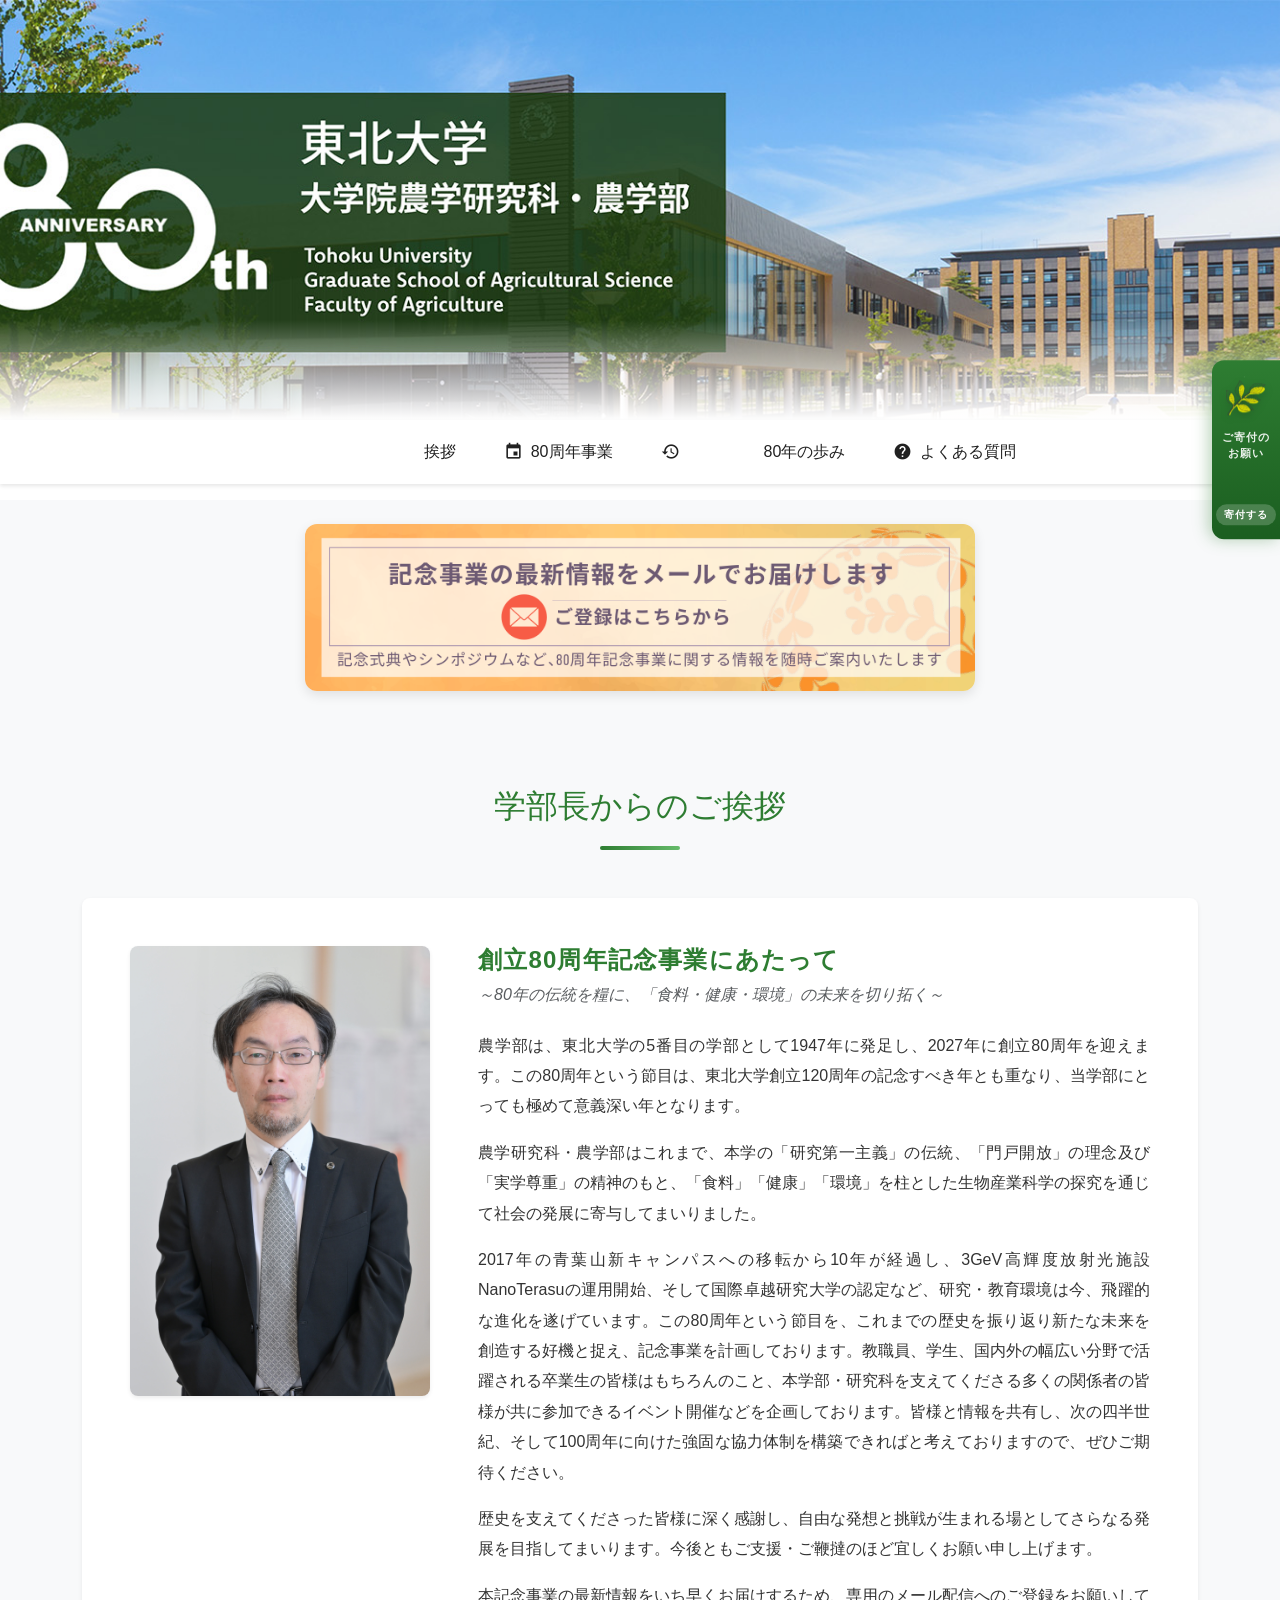
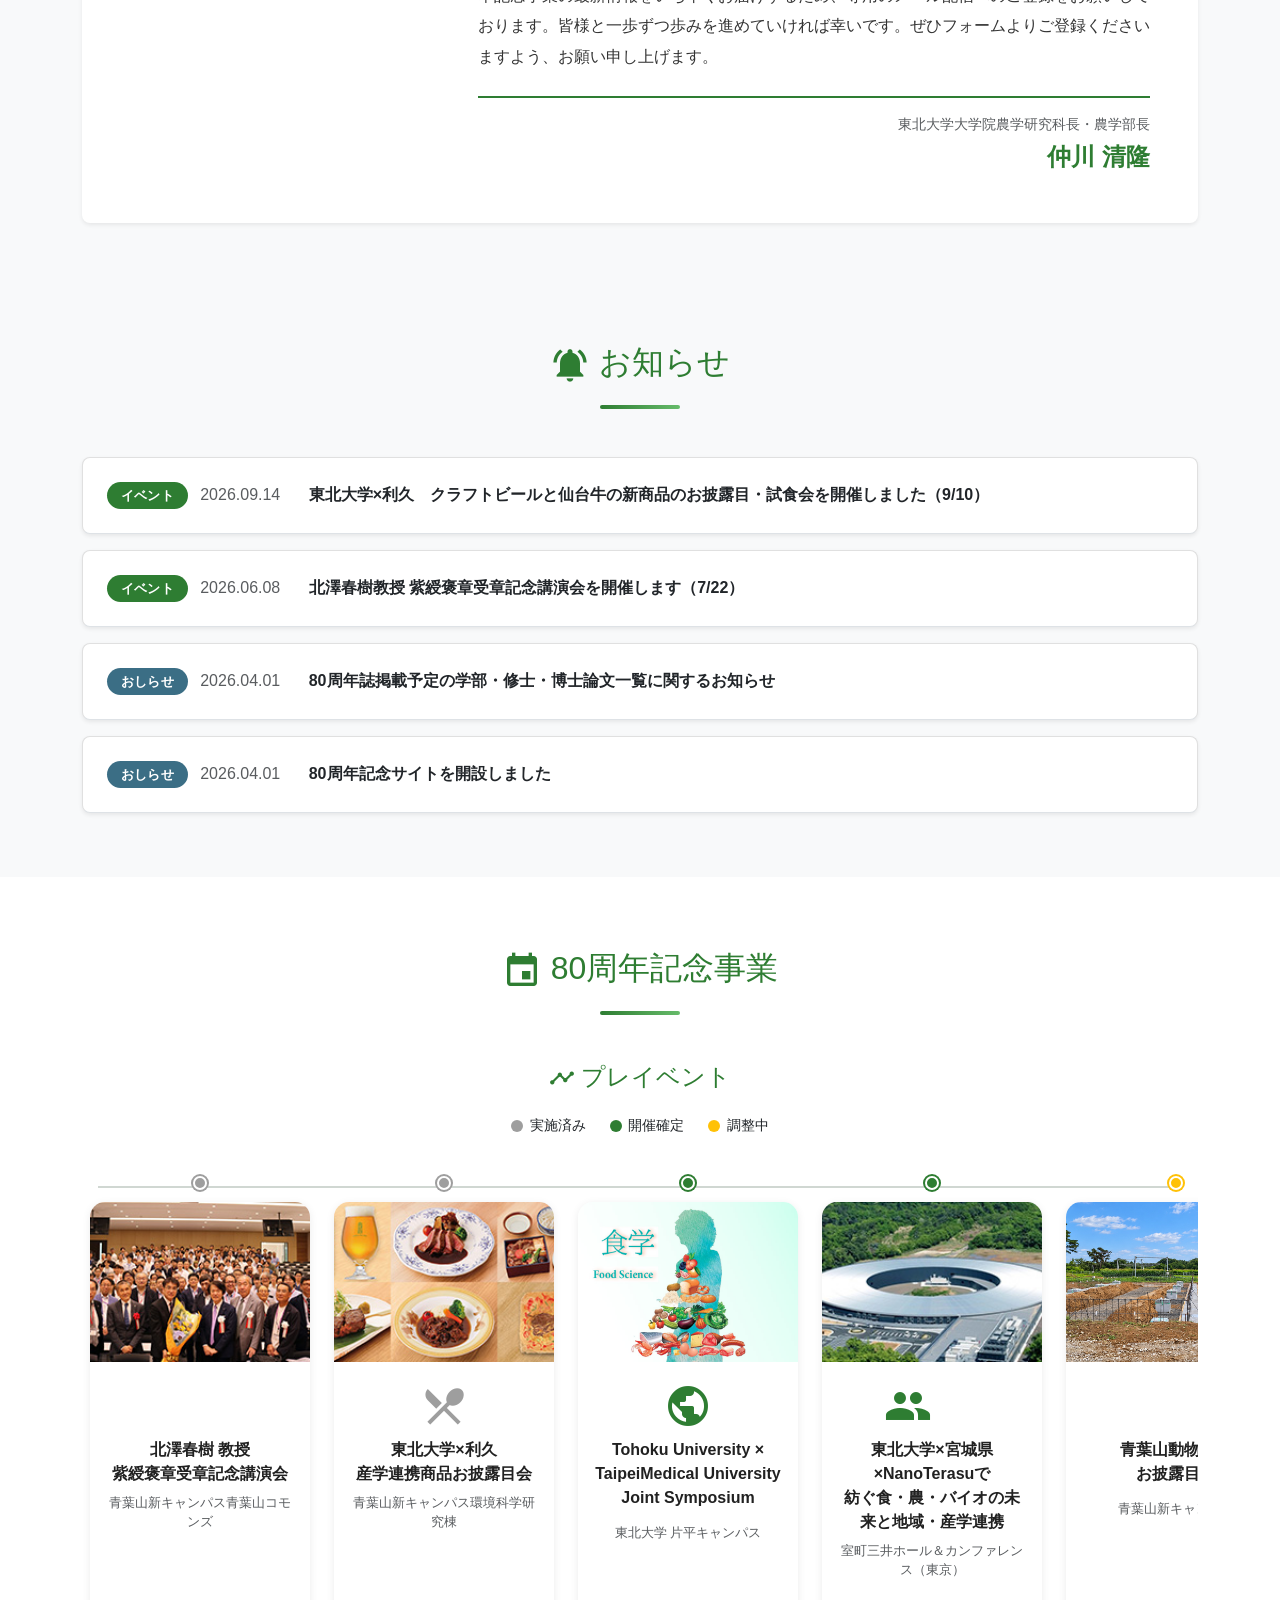
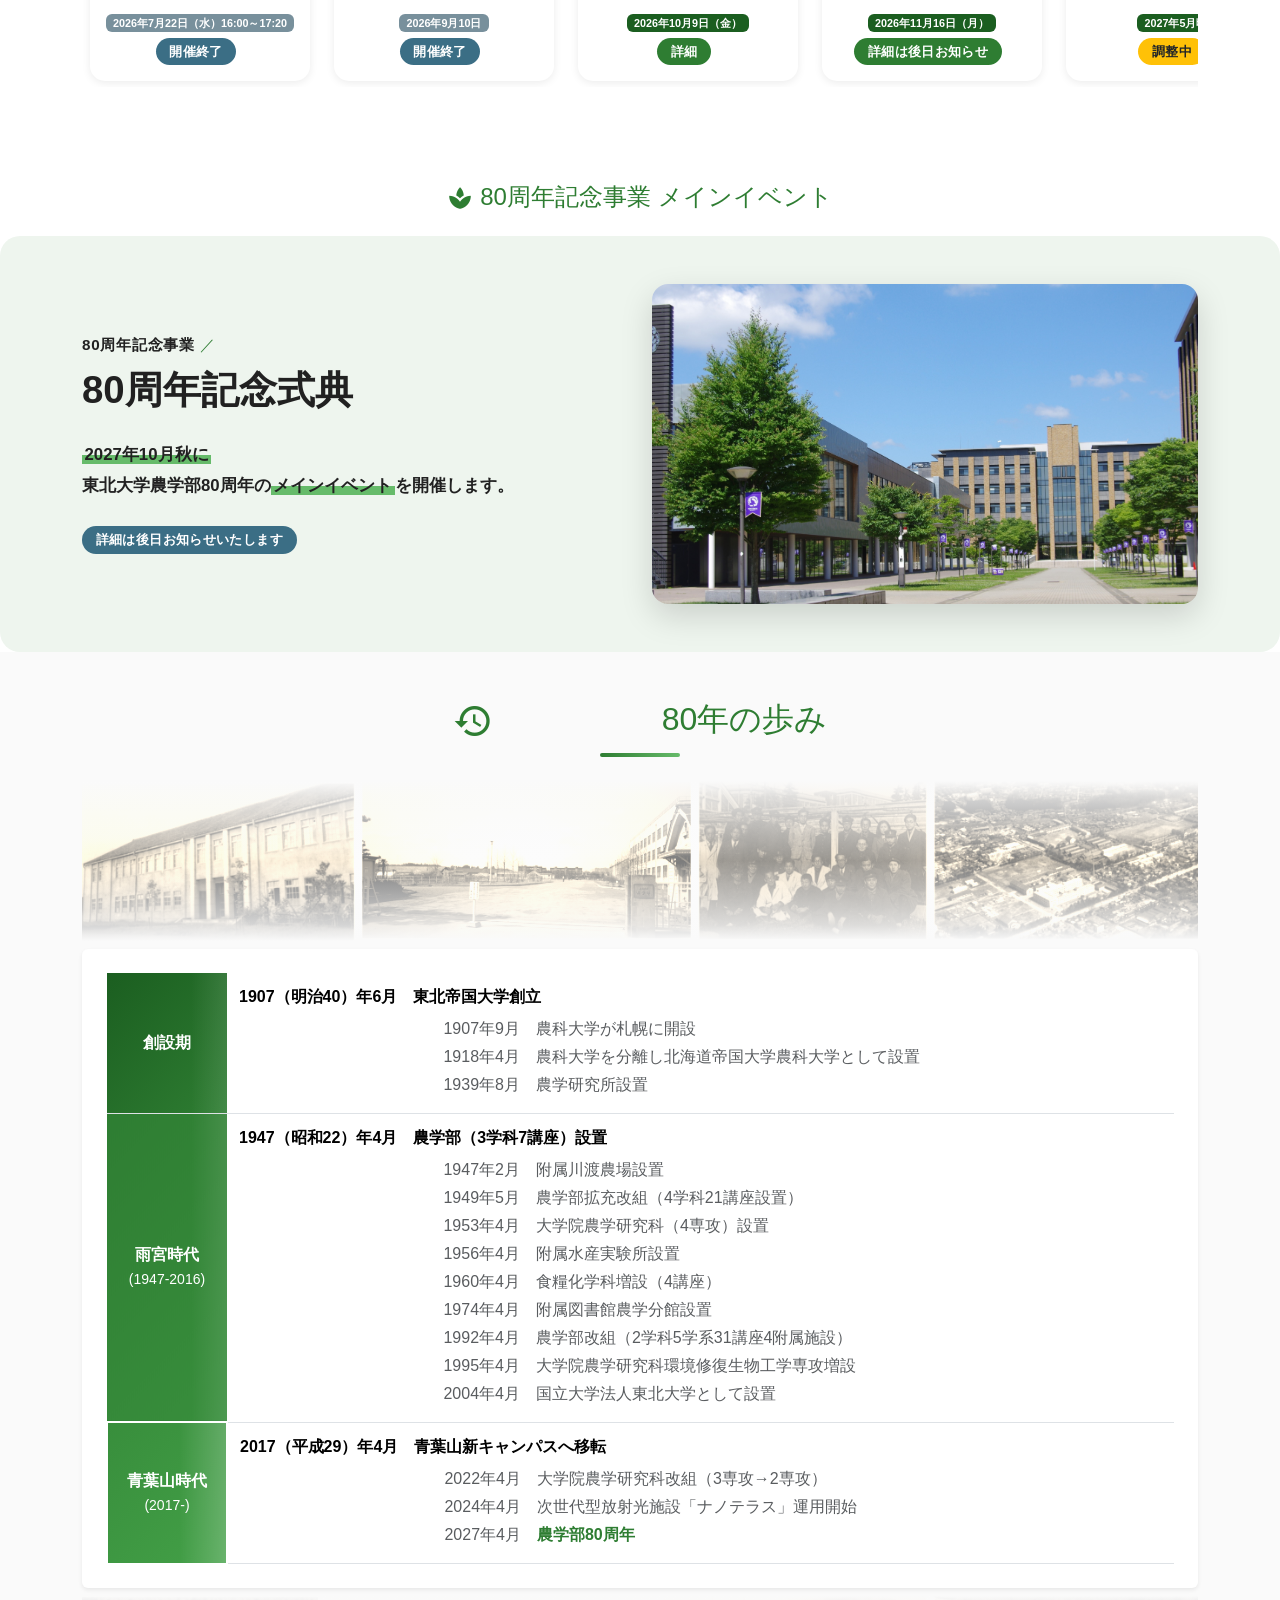
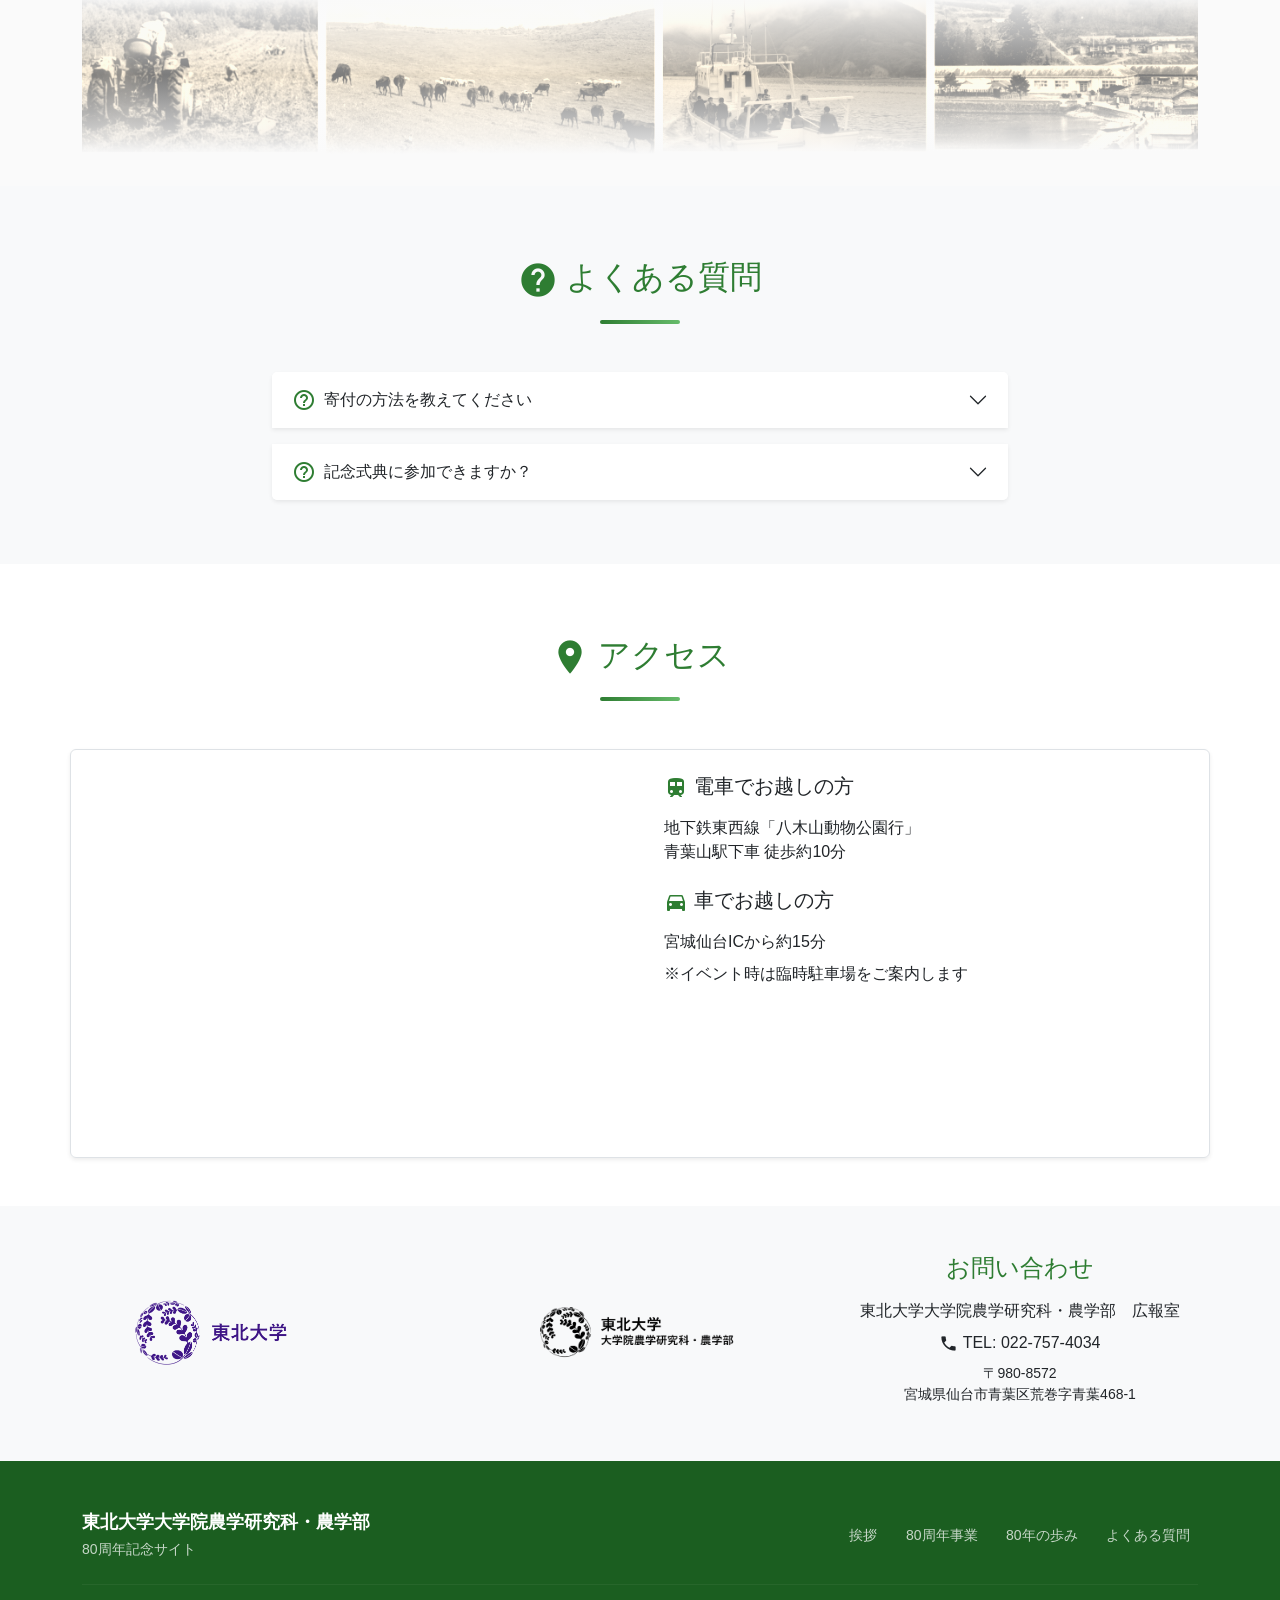
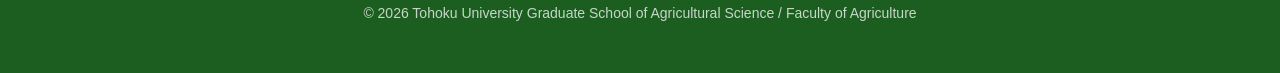
==== index.html @ 7b76657f "Update index.html" ====
<!DOCTYPE html>
<html lang="ja">

<head>
  <meta charset="UTF-8">
  <title>東北大学農学部80周年 | 記念サイト</title>
  <meta name="description" content="東北大学大学院農学研究科・農学部８０周年記念サイト - 2026年、新たな時代への挑戦">
  <meta name="viewport" content="width=device-width, initial-scale=1, shrink-to-fit=no">
  <link rel="canonical" href="https://www.agri.tohoku.ac.jp/80th/">
  <link rel="icon" type="image/png" href="img/favicon.png" />

  <!-- OGP設定 -->
  <meta property="og:type" content="website" />
  <meta property="og:url" content="https://www.agri.tohoku.ac.jp/80th/" />
  <meta property="og:title" content="東北大学大学院農学研究科・農学部８０周年記念サイト" />
  <meta property="og:description" content="東北大学大学院農学研究科・農学部８０周年記念サイト - 2026年、新たな時代への挑戦" />
  <meta property="og:image" content="https://www.agri.tohoku.ac.jp/80th/img/og-image-80th.jpg">
  <meta name="twitter:card" content="summary_large_image" />

  <!-- スタイルシート -->
  <link href="https://cdn.jsdelivr.net/npm/bootstrap@5.0.0-beta1/dist/css/bootstrap.min.css" rel="stylesheet" integrity="sha384-giJF6kkoqNQ00vy+HMDP7azOuL0xtbfIcaT9wjKHr8RbDVddVHyTfAAsrekwKmP1" crossorigin="anonymous">
  <link href="https://fonts.googleapis.com/icon?family=Material+Icons" rel="stylesheet">
  <link rel="stylesheet" href="css/style.css">
  <link rel="stylesheet" href="css/queries.css">


  <!-- ===== メインイベントセクション 暫定フィックス（style.css未共有のため埋め込み） ===== -->
  <style>
    #main-event {
      position: relative;
      overflow: hidden;
      background-color: #2e7d32; /* 既存の bg-primary-green 相当。style.css側の変数に合わせて調整してください */
      color: #fff;
    }
    #main-event .main-event-hero { position: relative; }
    #main-event .main-event-hero-bg {
      position: absolute;
      inset: 0;
      background-size: cover;
      background-position: center;
      opacity: 0.25;
      z-index: 0;
    }
    #main-event .container { position: relative; z-index: 1; }
    #main-event .main-event-label,
    #main-event .main-event-heading,
    #main-event .main-event-desc { color: #fff; }
    #main-event .main-event-photo-wrap {
      position: relative;
      z-index: 1;
      border-radius: 12px;
      overflow: hidden;
      box-shadow: 0 8px 24px rgba(0,0,0,.25);
    }
    #main-event .main-event-photo {
      width: 100%;
      height: auto;
      display: block;
      object-fit: cover;
    }
  </style>
</head>

<body>

<header>
  <div class="jumbotron-fluid position-relative">
    <img src="img/logo_top2.jpg" alt="80周年メインビジュアル" class="img-fluid w-100">
  </div>
  <nav class="navbar navbar-expand-lg navbar-light mb-3 sticky-top">
    <div class="container-fluid">
      <button class="navbar-toggler" type="button" data-bs-toggle="collapse" data-bs-target="#navbar" aria-controls="navbar" aria-expanded="false" aria-label="ナビゲーションの切替">
        <span class="navbar-toggler-icon"></span>
      </button>
      <div class="collapse navbar-collapse" id="navbar">
        <ul class="navbar-nav mx-auto">
          <li class="nav-item px-2">
            <a href="#message" class="nav-link">
              <span class="material-icons">campaign</span>
              <span>挨拶</span>
            </a>
          </li>
          <li class="nav-item px-2">
            <a href="#list" class="nav-link">
              <span class="material-icons">event</span>
              <span>80周年事業</span>
            </a>
          </li>
          <li class="nav-item px-2">
            <a href="#history" class="nav-link">
              <span class="material-icons">history_edu</span>
              <span>80年の歩み</span>
            </a>
          </li>
          <li class="nav-item px-2">
            <a href="#qa" class="nav-link">
              <span class="material-icons">help</span>
              <span>よくある質問</span>
            </a>
          </li>
        </ul>
      </div>
    </div>
  </nav>
</header>

<!-- メール登録バナー -->
<section class="py-4 bg-light">
  <div class="container">
    <div class="mx-auto w-100 banner-wrapper">
      <a href="https://docs.google.com/forms/d/e/1FAIpQLSfyLuaSgHoXx5FHsyjhY27YbcGbFlaA_1o_IeCkv5uu81jIlg/viewform"
         target="_blank"
         class="d-block mail-registration-banner"
         style="
             position: relative;
             overflow: hidden;
             border-radius: 12px;
             box-shadow: 0 4px 12px rgba(0, 0, 0, 0.1);
             transition: all 0.3s ease;
             display: block;
             text-decoration: none;
         "
         onmouseover="this.style.transform='translateY(-4px)'; this.style.boxShadow='0 8px 20px rgba(46, 125, 50, 0.25)';"
         onmouseout="this.style.transform='translateY(0)'; this.style.boxShadow='0 4px 12px rgba(0, 0, 0, 0.1)';">
        <img src="img/mail_form.png"
             alt="記念事業の最新情報をメールでお届けします ご登録はこちらから"
             class="img-fluid w-100"
             style="display: block; height: auto;">
      </a>
    </div>
  </div>
</section>

<!-- 学部長挨拶 -->
<section id="message" class="py-5 bg-light">
  <div class="container">
    <h2 class="text-center section-title text-primary-green mb-5">
      学部長からのご挨拶
    </h2>
    <div class="bg-white rounded-3 shadow-sm p-4 p-md-5">
      <div class="row g-4 align-items-start">
        <div class="col-12 col-md-4 d-flex justify-content-center justify-content-md-start">
          <div class="dean-photo-wrapper">
            <img src="img/dean_2026_3.JPG"
                alt="学部長"
                class="dean-photo img-fluid rounded-3 shadow-sm">
          </div>
        </div>
        <div class="col-12 col-md-8">
          <div class="message-content">
            <h3 class="text-primary-green mb-2 fw-bold">創立80周年記念事業にあたって</h3>
            <p class="text-muted fst-italic mb-4">～80年の伝統を糧に、「食料・健康・環境」の未来を切り拓く～</p>
            <div class="message-text" style="line-height: 1.9;">
              <p class="mb-3">農学部は、東北大学の5番目の学部として1947年に発足し、2027年に創立80周年を迎えます。この80周年という節目は、東北大学創立120周年の記念すべき年とも重なり、当学部にとっても極めて意義深い年となります。</p>
              <p class="mb-3">農学研究科・農学部はこれまで、本学の「研究第一主義」の伝統、「門戸開放」の理念及び「実学尊重」の精神のもと、「食料」「健康」「環境」を柱とした生物産業科学の探究を通じて社会の発展に寄与してまいりました。</p>
              <p class="mb-3">2017年の青葉山新キャンパスへの移転から10年が経過し、3GeV高輝度放射光施設NanoTerasuの運用開始、そして国際卓越研究大学の認定など、研究・教育環境は今、飛躍的な進化を遂げています。この80周年という節目を、これまでの歴史を振り返り新たな未来を創造する好機と捉え、記念事業を計画しております。教職員、学生、国内外の幅広い分野で活躍される卒業生の皆様はもちろんのこと、本学部・研究科を支えてくださる多くの関係者の皆様が共に参加できるイベント開催などを企画しております。皆様と情報を共有し、次の四半世紀、そして100周年に向けた強固な協力体制を構築できればと考えておりますので、ぜひご期待ください。</p>
              <p class="mb-3">歴史を支えてくださった皆様に深く感謝し、自由な発想と挑戦が生まれる場としてさらなる発展を目指してまいります。今後ともご支援・ご鞭撻のほど宜しくお願い申し上げます。</p>
              <p class="mb-3">本記念事業の最新情報をいち早くお届けするため、専用のメール配信へのご登録をお願いしております。皆様と一歩ずつ歩みを進めていければ幸いです。ぜひフォームよりご登録くださいますよう、お願い申し上げます。</p>
            </div>
            <div class="signature-simple text-end mt-4 pt-3">
              <p class="mb-1 text-muted small">東北大学大学院農学研究科長・農学部長</p>
              <p class="mb-0 text-primary-green fs-4 fw-bold">仲川 清隆</p>
            </div>
          </div>
        </div>
      </div>
    </div>
  </div>
</section>

<!-- お知らせ -->
<section class="py-5 bg-light">
  <div class="container">
    <h2 class="text-center section-title text-primary-green">
      <span class="material-icons" style="font-size: 2.5rem; vertical-align: middle;">notifications_active</span>
      お知らせ
    </h2>
    <ul class="list-unstyled">
       <li class="border-bottom p-4 bg-white mb-3 rounded-3 shadow-sm news-item">
        <span class="notice-badge bg-info">イベント</span>
        <span class="me-4 text-muted">2026.09.14</span>
        <a href="news/20260910_rikyu.html" class="text-decoration-none text-dark fw-bold">東北大学×利久　クラフトビールと仙台牛の新商品のお披露目・試食会を開催しました（9/10）</a>
      </li>
      <li class="border-bottom p-4 bg-white mb-3 rounded-3 shadow-sm news-item">
        <span class="notice-badge bg-info">イベント</span>
        <span class="me-4 text-muted">2026.06.08</span>
        <a href="news/20260605_info_02.html" class="text-decoration-none text-dark fw-bold">北澤春樹教授 紫綬褒章受章記念講演会を開催します（7/22）</a>
      </li>

      <li class="border-bottom p-4 bg-white mb-3 rounded-3 shadow-sm news-item">
        <span class="notice-badge bg-secondary">おしらせ</span>
        <span class="me-4 text-muted">2026.04.01</span>
        <a href="news/20260401_info_01.html" class="text-decoration-none text-dark fw-bold">80周年誌掲載予定の学部・修士・博士論文一覧に関するお知らせ</a>
      </li>
      <li class="border-bottom p-4 bg-white mb-3 rounded-3 shadow-sm news-item">
        <span class="notice-badge bg-secondary">おしらせ</span>
        <span class="me-4 text-muted">2026.04.01</span>
        <a href="news/20260401_site-open.html" class="text-decoration-none text-dark fw-bold">80周年記念サイトを開設しました</a>
      </li>
    </ul>
  </div>
</section>


<!-- 80周年記念事業 -->
<section id="list" class="py-5">
  <div class="container">
    <h2 class="text-center section-title text-primary-green">
      <span class="material-icons" style="font-size: 2.5rem; vertical-align: middle;">event</span>
      80周年記念事業
    </h2>

    <!-- ===== プレイベント タイムライン ===== -->
    <h3 class="text-center mt-5 mb-4 h4 text-primary-green">
      <span class="material-icons align-middle" style="font-size:1.6rem;">timeline</span>
      プレイベント
    </h3>

    <!-- 凡例 -->
    <div class="timeline-legend">
      <div class="legend-item">
        <span class="legend-dot done"></span>
        <span>実施済み</span>
      </div>
      <div class="legend-item">
        <span class="legend-dot confirmed"></span>
        <span>開催確定</span>
      </div>
      <div class="legend-item">
        <span class="legend-dot adjusting"></span>
        <span>調整中</span>
      </div>
    </div>

    <div class="timeline">

      <!-- 1: 北澤教授 講演会（開催終了・リンクあり） -->
      <div class="timeline-item">
        <div class="timeline-dot timeline-dot-done"></div>
        <a href="https://www.agri.tohoku.ac.jp/80th/news/20260605_info_02.html" class="text-decoration-none">
          <div class="card icon-card timeline-card timeline-card-done h-100">
            <img src="img/siju_kitazawa_sensei.jpg" alt="北澤春樹教授記念講演会" class="card-img-top">
            <div class="card-body text-center">
              <span class="material-icons mb-2">co_present</span>
              <h4 class="h6 card-title"><b>北澤春樹 教授<br>紫綬褒章受章記念講演会</b></h4>
              <p class="small text-muted mb-2">青葉山新キャンパス</b>青葉山コモンズ</p>
              <div class="timeline-badges">
                <span class="badge bg-date-done">2026年7月22日（水）16:00～17:20</span>
                <span class="notice-badge bg-secondary">開催終了</span>
              </div>
            </div>
          </div>
        </a>
      </div>

      <!-- 2: 東北大学×利久 産学連携商品お披露目会（開催終了） -->
      <div class="timeline-item">
        <div class="timeline-dot timeline-dot-done"></div>
        <a href="news/20260910_rikyu.html" class="text-decoration-none">
          <div class="card icon-card timeline-card timeline-card-done h-100">
            <img src="img/rikyu.jpg" alt="東北大学×利久 産学連携商品お披露目会" class="card-img-top">
            <div class="card-body text-center">
              <span class="material-icons mb-2">restaurant_menu</span>
              <h4 class="h6 card-title"><b>東北大学×利久<br>産学連携商品お披露目会</b></h4>
              <p class="small text-muted mb-2">青葉山新キャンパス</b>環境科学研究棟</p>
              <div class="timeline-badges">
                <span class="badge bg-date-done">2026年9月10日</span>
                <span class="notice-badge bg-secondary">開催終了</span>
              </div>
            </div>
          </div>
        </a>
      </div>
      

      <!-- 2: TMU合同シンポジウム（開催確定） -->
      <div class="timeline-item">
        <div class="timeline-dot timeline-dot-confirmed"></div>
        <a href="img/20261009_tmu_joint.pdf" class="text-decoration-none">
        <div class="card icon-card timeline-card h-100">
          <img src="img/TU_TMU.jpg" alt="Tohoku University × Taipei Medical University Joint Symposium" class="card-img-top">
          <div class="card-body text-center">
            <span class="material-icons mb-2">public</span>
            <h4 class="h6 card-title"><b>Tohoku University × <br>TaipeiMedical University <br>Joint Symposium</b></h4>
            <p class="small text-muted mb-2">東北大学 片平キャンパス</p>
            <div class="timeline-badges">
              <span class="badge bg-primary-green">2026年10月9日（金）</span>
              <span class="notice-badge bg-success">詳細</span>
            </div>
          </div>
        </div>
        </a>
      </div>

      <!-- 3: NanoTerasu連携イベント（開催確定） -->
      <div class="timeline-item">
        <div class="timeline-dot timeline-dot-confirmed"></div>
        <div class="card icon-card timeline-card h-100">
          <img src="img/event-nanoterasu.jpg" alt="東北大学×宮城県×NanoTerasu連携イベント" class="card-img-top">
          <div class="card-body text-center">
            <span class="material-icons mb-2">groups</span>
            <h4 class="h6 card-title"><b>東北大学×宮城県×NanoTerasuで<br>紡ぐ食・農・バイオの未来と地域・産学連携</b></h4>
            <p class="small text-muted mb-2">室町三井ホール＆カンファレンス（東京）</p>
            <div class="timeline-badges">
              <span class="badge bg-primary-green">2026年11月16日（月）</span>
              <span class="notice-badge bg-success">詳細は後日お知らせ</span>
            </div>
          </div>
        </div>
      </div>

      <!-- 4: 食品科学講座2027（調整中） -->
      <!--<div class="timeline-item">
        <div class="timeline-dot timeline-dot-adjusting"></div>
        <div class="card icon-card timeline-card h-100">
          <img src="img/shoku.jpeg" alt="食品科学講座2027" class="card-img-top">
          <div class="card-body text-center">
            <span class="material-icons mb-2">fitbit</span>
            <h4 class="h6 card-title"><b>食品科学講座2027<br>（宮城県食品産業協議会共催）</b></h4>
            <p class="small text-muted mb-2">場所：後日お知らせ</p>
            <div class="timeline-badges">
              <span class="badge bg-primary-green">2027年1月頃</span>
              <span class="notice-badge bg-warning">調整中</span>
            </div>
          </div>
        </div>
      </div>-->

      <!-- 5: 青葉山動物圃場お披露目会（調整中） -->
      <div class="timeline-item">
        <div class="timeline-dot timeline-dot-adjusting"></div>
        <div class="card icon-card timeline-card h-100">
          <img src="img/hojo_2.jpg" alt="青葉山動物圃場お披露目会" class="card-img-top">
          <div class="card-body text-center">
            <span class="material-icons mb-2">warehouse</span>
            <h4 class="h6 card-title"><b>青葉山動物圃場<br>お披露目会</b></h4>
            <p class="small text-muted mb-2">青葉山新キャンパス</p>
            <div class="timeline-badges">
              <span class="badge bg-primary-green">2027年5月頃</span>
              <span class="notice-badge bg-warning">調整中</span>
            </div>
          </div>
        </div>
      </div>

    </div>
  </div>
</section>

<!-- ===== メインイベント（タイポグラフィ×写真ヒーロー型） ===== -->
<h3 class="text-center mt-5 mb-4 h4 text-primary-green">
  <span class="material-icons align-middle" style="font-size:1.6rem;">spa</span>
  80周年記念事業 メインイベント
</h3>

<div class="main-event-hero">
  <div class="main-event-hero-bg" style="background-image: url('img/event-main-campus.jpg');"></div>

  <div class="container position-relative">
    <div class="row align-items-center gy-4">

      <!-- 左：テキスト -->
      <div class="col-lg-6">
        <p class="main-event-label mb-2">
          80周年記念事業 <span class="slash">／</span>
        </p>
        <h4 class="main-event-heading mb-4">80周年記念式典</h4>
        <p class="main-event-desc mb-4">
          <span class="highlight-mark"　style="font-size: 1.2em;">2027年10月秋に</span><br>
          東北大学農学部80周年の<span class="highlight-mark">メインイベント</span>を開催します。
        </p>
        <span class="notice-badge bg-secondary">詳細は後日お知らせいたします</span>
      </div>

      <!-- 右：写真 -->
      <div class="col-lg-6">
        <div class="main-event-photo-wrap">
          <img src="img/event-main2.jpg" alt="東北大学農学部80周年メインイベント" class="main-event-photo">
        </div>
      </div>

    </div>
  </div>
</div>

  
<!-- 80年の歩み -->
<section id="history" class="py-4">
  <div class="container">
    <h2 class="text-center section-title text-primary-green mb-3">
      <span class="material-icons" style="font-size: 2.5rem; vertical-align: middle;">history_edu</span>
      80年の歩み
    </h2>
    <div class="history-image-divider mb-3">
      <img src="img/history-banner-01.jpg" alt="農学部創設期から現在まで" class="img-fluid">
    </div>
    <div class="bg-white rounded shadow-sm p-3 p-md-4">
      <table class="table table-hover mb-0">
        <tbody>
          <tr>
            <th scope="row" class="history-era-genesis text-white" style="width: 120px;">創設期</th>
            <td>
              <strong>1907（明治40）年6月　東北帝国大学創立</strong>
              <ul class="list-unstyled mt-2 mb-0 text-muted">
                <li><span class="material-icons" style="font-size: 1rem; vertical-align: middle;">arrow_right</span> 1907年9月　農科大学が札幌に開設</li>
                <li><span class="material-icons" style="font-size: 1rem; vertical-align: middle;">arrow_right</span> 1918年4月　農科大学を分離し北海道帝国大学農科大学として設置</li>
                <li><span class="material-icons" style="font-size: 1rem; vertical-align: middle;">arrow_right</span> 1939年8月　農学研究所設置</li>
              </ul>
            </td>
          </tr>
          <tr>
            <th scope="row" class="history-era-amemiya text-white">雨宮時代<br><small class="fw-normal">(1947-2016)</small></th>
            <td>
              <strong>1947（昭和22）年4月　農学部（3学科7講座）設置</strong>
              <ul class="list-unstyled mt-2 mb-0 text-muted">
                <li><span class="material-icons" style="font-size: 1rem; vertical-align: middle;">arrow_right</span> 1947年2月　附属川渡農場設置</li>
                <li><span class="material-icons" style="font-size: 1rem; vertical-align: middle;">arrow_right</span> 1949年5月　農学部拡充改組（4学科21講座設置）</li>
                <li><span class="material-icons" style="font-size: 1rem; vertical-align: middle;">arrow_right</span> 1953年4月　大学院農学研究科（4専攻）設置</li>
                <li><span class="material-icons" style="font-size: 1rem; vertical-align: middle;">arrow_right</span> 1956年4月　附属水産実験所設置</li>
                <li><span class="material-icons" style="font-size: 1rem; vertical-align: middle;">arrow_right</span> 1960年4月　食糧化学科増設（4講座）</li>
                <li><span class="material-icons" style="font-size: 1rem; vertical-align: middle;">arrow_right</span> 1974年4月　附属図書館農学分館設置</li>
                <li><span class="material-icons" style="font-size: 1rem; vertical-align: middle;">arrow_right</span> 1992年4月　農学部改組（2学科5学系31講座4附属施設）</li>
                <li><span class="material-icons" style="font-size: 1rem; vertical-align: middle;">arrow_right</span> 1995年4月　大学院農学研究科環境修復生物工学専攻増設</li>
                <li><span class="material-icons" style="font-size: 1rem; vertical-align: middle;">arrow_right</span> 2004年4月　国立大学法人東北大学として設置</li>
              </ul>
            </td>
          </tr>
          <tr>
            <th scope="row" class="history-era-aobayama text-white">青葉山時代<br><small class="fw-normal">(2017-)</small></th>
            <td>
              <strong>2017（平成29）年4月　青葉山新キャンパスへ移転</strong>
              <ul class="list-unstyled mt-2 mb-0 text-muted">
                <li><span class="material-icons" style="font-size: 1rem; vertical-align: middle;">arrow_right</span> 2022年4月　大学院農学研究科改組（3専攻→2専攻）</li>
                <li><span class="material-icons" style="font-size: 1rem; vertical-align: middle;">arrow_right</span> 2024年4月　次世代型放射光施設「ナノテラス」運用開始</li>
                <li><span class="material-icons" style="font-size: 1rem; vertical-align: middle;">arrow_right</span> 2027年4月　<strong class="text-primary-green">農学部80周年</strong></li>
              </ul>
            </td>
          </tr>
        </tbody>
      </table>
    </div>
    <div class="history-image-divider mt-3">
      <img src="img/history-banner-02.jpg" alt="農学研究の発展 - 農場と水産実験所" class="img-fluid">
    </div>
  </div>
</section>

<!-- よくある質問 -->
<section id="qa" class="py-5 bg-light">
  <div class="container">
    <h2 class="text-center section-title text-primary-green">
      <span class="material-icons" style="font-size: 2.5rem; vertical-align: middle;">help</span>
      よくある質問
    </h2>
    <div class="row">
      <div class="col-lg-8 mx-auto">
        <div class="accordion" id="faqAccordion">
          <div class="accordion-item mb-3 border-0 shadow-sm">
            <h3 class="accordion-header">
              <button class="accordion-button collapsed" type="button" data-bs-toggle="collapse" data-bs-target="#faq1">
                <span class="material-icons me-2 text-primary-green">help_outline</span>
                寄付の方法を教えてください
              </button>
            </h3>
            <div id="faq1" class="accordion-collapse collapse" data-bs-parent="#faqAccordion">
              <div class="accordion-body">
                農学部80周年事業へのご寄付につきましては、詳細が決まり次第、本ウェブサイトにてお知らせいたします。
                教育・研究活動へのご支援は、
                <a href="https://www.kikin.tohoku.ac.jp/project/support_the_department/agri"
                  target="_blank"
                  rel="noopener noreferrer">農学教育研究支援基金</a>
                よりお願いいたします。
              </div>
            </div>
          </div>
          <div class="accordion-item mb-3 border-0 shadow-sm">
            <h3 class="accordion-header">
              <button class="accordion-button collapsed" type="button" data-bs-toggle="collapse" data-bs-target="#faq3">
                <span class="material-icons me-2 text-primary-green">help_outline</span>
                記念式典に参加できますか？
              </button>
            </h3>
            <div id="faq3" class="accordion-collapse collapse" data-bs-parent="#faqAccordion">
              <div class="accordion-body">
                詳細が決定次第、本サイトでご案内いたします。同窓生、関係者の皆様のご参加をお待ちしております。
              </div>
            </div>
          </div>
        </div>
      </div>
    </div>
  </div>
</section>

<!-- アクセス -->
<section id="access" class="py-5">
  <div class="container">
    <h2 class="text-center section-title text-primary-green">
      <span class="material-icons" style="font-size: 2.5rem; vertical-align: middle;">place</span>
      アクセス
    </h2>
    <div class="row border rounded shadow-sm overflow-hidden">
      <div class="col-12 col-md-6 p-0">
        <iframe src="https://www.google.com/maps/embed?pb=!1m18!1m12!1m3!1d21076.591173351033!2d140.8320881541945!3d38.25505308450382!2m3!1f0!2f0!3f0!3m2!1i1024!2i768!4f13.1!3m3!1m2!1s0x5f8a28ff16dbe949%3A0x60918c65cc0bdba7!2z5p2x5YyX5aSn5a2m6L6y5a2m6YOo5paw44Kt44Hy44Oz44OR44K5!5e0!3m2!1sja!2sjp!4v1659345120475!5m2!1sja!2sjp" width="100%" height="400" style="border:0;" allowfullscreen="" loading="lazy" referrerpolicy="no-referrer-when-downgrade"></iframe>
      </div>
      <div class="col-12 col-md-6 p-4">
        <h5 class="mb-3">
          <span class="material-icons text-primary-green" style="vertical-align: middle;">train</span>
          電車でお越しの方
        </h5>
        <ul class="list-unstyled mb-4">
          <li class="mb-2">地下鉄東西線「八木山動物公園行」<br>青葉山駅下車 徒歩約10分</li>
        </ul>
        <h5 class="mb-3">
          <span class="material-icons text-primary-green" style="vertical-align: middle;">directions_car</span>
          車でお越しの方
        </h5>
        <ul class="list-unstyled">
          <li class="mb-2">宮城仙台ICから約15分</li>
          <li>※イベント時は臨時駐車場をご案内します</li>
        </ul>
      </div>
    </div>
  </div>
</section>

<!-- バナー・お問い合わせ -->
<section class="py-5 bg-light">
  <div class="container">
    <div class="row align-items-center g-4">
      <div class="col-md-4 text-center">
        <a href="https://www.tohoku.ac.jp/japanese/" target="_blank">
          <img src="img/bannar_thu.png" alt="東北大学" class="img-fluid" style="max-width: 250px;">
        </a>
      </div>
      <div class="col-md-4 text-center">
        <a href="https://www.agri.tohoku.ac.jp/jp/" target="_blank">
          <img src="img/bannar_agr.png" alt="農学研究科" class="img-fluid" style="max-width: 200px;">
        </a>
      </div>
      <div class="col-md-4 text-center">
        <h4 class="text-primary-green mb-3">お問い合わせ</h4>
        <p class="mb-2">東北大学大学院農学研究科・農学部　広報室</p>
        <p class="mb-2"><span class="material-icons" style="vertical-align: middle; font-size: 1.2rem;">phone</span> TEL: 022-757-4034</p>
        <p class="mb-2 small">〒980-8572<br>宮城県仙台市青葉区荒巻字青葉468-1</p>
      </div>
    </div>
  </div>
</section>

<!-- フッター -->
<footer class="bg-accent-green text-white py-5">
  <div class="container">
    <div class="row g-4 align-items-center mb-4">
      <div class="col-12 col-md-6 text-center text-md-start">
        <p class="fw-bold mb-1" style="font-size: 1.1rem;">東北大学大学院農学研究科・農学部</p>
        <p class="mb-0 small opacity-75">80周年記念サイト</p>
      </div>
      <div class="col-12 col-md-6">
        <ul class="list-inline text-center text-md-end mb-0">
          <li class="list-inline-item px-2"><a href="#message" class="text-white text-decoration-none small opacity-75 footer-link">挨拶</a></li>
          <li class="list-inline-item px-2"><a href="#list" class="text-white text-decoration-none small opacity-75 footer-link">80周年事業</a></li>
          <li class="list-inline-item px-2"><a href="#history" class="text-white text-decoration-none small opacity-75 footer-link">80年の歩み</a></li>
          <li class="list-inline-item px-2"><a href="#qa" class="text-white text-decoration-none small opacity-75 footer-link">よくある質問</a></li>
        </ul>
      </div>
    </div>
    <hr style="border-color: rgba(255,255,255,0.2);">
    <div class="text-center">
      <small class="opacity-75">© 2026 Tohoku University Graduate School of Agricultural Science / Faculty of Agriculture</small>
    </div>
  </div>
</footer>

<!-- ▼▼▼ フローティング寄付ボタン ▼▼▼ -->

<!-- PC用: 縦長カード（CSSで768px以上に表示） -->
<a href="https://www.kikin.tohoku.ac.jp/project/support_the_department/agri"
   target="_blank"
   rel="noopener noreferrer"
   aria-label="寄付のお願い"
   class="floating-donate-card">
  <img src="img/leaf.png" alt="" class="floating-leaf" aria-hidden="true">
  <span class="floating-donate-label">ご寄付の<br>お願い</span>
  <span class="material-icons floating-donate-icon">volunteer_activism</span>
  <span class="floating-donate-cta">寄付する</span>
</a>

<!-- モバイル用: 下部バー（CSSで767px以下に表示） -->
<a href="https://www.kikin.tohoku.ac.jp/project/support_the_department/agri"
   target="_blank"
   rel="noopener noreferrer"
   aria-label="寄付のお願い"
   class="floating-donate-bar">
  <img src="img/leaf.png" alt="" class="floating-leaf-sm" aria-hidden="true">
  <span class="material-icons me-2">volunteer_activism</span>
  <span>ご寄付のお願い</span>
</a>
<!-- ▲▲▲ フローティング寄付ボタン ▲▲▲ -->

<!-- JavaScript -->
<script src="https://cdn.jsdelivr.net/npm/bootstrap@5.0.0-beta1/dist/js/bootstrap.bundle.min.js" integrity="sha384-ygbV9kiqUc6oa4msXn9868pTtWMgiQaeYH7/t7LECLbyPA2x65Kgf80OJFdroafW" crossorigin="anonymous"></script>

<script>
  // スムーススクロール
  document.querySelectorAll('a[href^="#"]').forEach(anchor => {
    anchor.addEventListener('click', function (e) {
      e.preventDefault();
      const target = document.querySelector(this.getAttribute('href'));
      if (target) {
        target.scrollIntoView({ behavior: 'smooth', block: 'start' });
      }
    });
  });

  // ナビバー スクロール時の影
  window.addEventListener('scroll', function () {
    const navbar = document.querySelector('.navbar');
    navbar.style.boxShadow = window.scrollY > 100
      ? '0 4px 6px rgba(0,0,0,0.1)'
      : '0 2px 4px rgba(0,0,0,0.1)';
  });
</script>

</body>
</html>
---- css/style.css ----
/* style.css */
/* ============================================
   80周年記念サイト用CSS
   ============================================ */

/* Material Icons カスタムスタイル */
.material-icons {
  font-family: 'Material Icons';
  font-weight: normal;
  font-style: normal;
  font-size: 24px;
  line-height: 1;
  text-transform: none;
  letter-spacing: normal;
  word-wrap: normal;
  white-space: nowrap;
  direction: ltr;
  display: inline-flex;
  vertical-align: middle;
  -webkit-font-smoothing: antialiased;
  text-rendering: optimizeLegibility;
  -moz-osx-font-smoothing: grayscale;
  font-feature-settings: 'liga';
}

.material-icons.md-36 {
  font-size: 36px;
}

/* ============================================
   カラーパレット（CSS変数）
   ============================================ */
:root {
  --primary-green: #2E7D32;
  --light-green: #66BB6A;
  --accent-green: #1B5E20;
  --bg-light: #F1F8F4;
  --text-dark: #212121;
  --white: #FFFFFF;
  --status-done-gray: #9e9e9e;
  --status-adjusting: #ffc107;
}

/* ============================================
   基本スタイル
   ============================================ */
body {
  font-family: -apple-system, BlinkMacSystemFont, "Segoe UI", "Helvetica Neue",
               "Hiragino Kaku Gothic ProN", "メイリオ", Meiryo, sans-serif;
}

/* ============================================
   背景色・テキスト色
   ============================================ */
.bg-primary-green  { background-color: var(--primary-green) !important; }
.bg-light-green    { background-color: var(--light-green)   !important; }
.bg-accent-green   { background-color: var(--accent-green)  !important; }
.text-primary-green{ color: var(--primary-green)            !important; }

/* ============================================
   ボタン
   ============================================ */
.btn-donate {
  background: linear-gradient(135deg, var(--primary-green) 0%, var(--light-green) 100%);
  color: var(--white);
  border: none;
  padding: 1rem 2rem;
  font-size: 1.1rem;
  font-weight: bold;
  transition: all 0.3s ease;
  box-shadow: 0 4px 6px rgba(0,0,0,0.1);
}

.btn-donate:hover {
  transform: translateY(-2px);
  box-shadow: 0 6px 12px rgba(0,0,0,0.15);
  color: var(--white);
}

/* ============================================
   カード
   ============================================ */
.icon-card {
  transition: transform 0.25s ease, box-shadow 0.25s ease;
  border: none;
  border-radius: 15px;
  overflow: hidden;
  box-shadow: 0 2px 8px rgba(0,0,0,0.08);
}

.icon-card:hover {
  transform: translateY(-4px);
  box-shadow: 0 8px 20px rgba(0,0,0,0.12);
}

.icon-card .material-icons {
  font-size: 3rem;
  color: var(--primary-green);
}

/* ============================================
   セクションタイトル
   ============================================ */
.section-title {
  position: relative;
  padding: 1.5rem 0;
  margin-bottom: 3rem;
}

.section-title::after {
  content: '';
  position: absolute;
  bottom: 0;
  left: 50%;
  transform: translateX(-50%);
  width: 80px;
  height: 4px;
  background: linear-gradient(90deg, var(--primary-green), var(--light-green));
  border-radius: 2px;
}

/* ============================================
   ナビゲーション（すりガラス風）
   ============================================ */
.navbar {
  background-color: rgba(255, 255, 255, 0.85);
  backdrop-filter: blur(10px);
  -webkit-backdrop-filter: blur(10px);
  box-shadow: 0 2px 4px rgba(0,0,0,0.08);
  z-index: 1030;
}

.nav-link {
  color: var(--text-dark) !important;
  font-weight: 500;
  display: flex;
  align-items: center;
  gap: 0.5rem;
  padding: 0.75rem 1rem !important;
  transition: color 0.2s ease, background-color 0.2s ease;
  border-radius: 8px;
}

.nav-link:hover {
  color: var(--primary-green) !important;
  background-color: var(--bg-light);
}

.nav-link .material-icons {
  font-size: 1.2rem;
}

/* ============================================
   ヒーローセクション
   ============================================ */
.jumbotron-fluid {
  position: relative;
  overflow: hidden;
}

.jumbotron-fluid::after {
  content: '';
  position: absolute;
  bottom: 0;
  left: 0;
  right: 0;
  height: 100px;
  background: linear-gradient(to top, var(--white), transparent);
}

@media (max-width: 767px) {
  .jumbotron-fluid::after {
    height: 80px;
    background: linear-gradient(to top, rgba(255,255,255,0.9), transparent);
  }
}

/* ============================================
   お知らせ
   ============================================ */
.news-item {
  position: relative;
  transition: transform 0.2s ease, box-shadow 0.2s ease, border-color 0.2s ease;
  border: 1px solid #e0e0e0;
}

.news-item:hover {
  transform: translateX(4px);
  box-shadow: 0 4px 12px rgba(46, 125, 50, 0.12) !important;
  border-color: var(--light-green);
}

/* ============================================
   バッジ
   ============================================ */
.notice-badge {
  display: inline-block;
  padding: 0.25rem 0.85rem;
  border-radius: 50px;
  font-size: 0.8rem;
  font-weight: 600;
  color: #fff;
  margin-right: 0.5rem;
  letter-spacing: 0.03em;
}

.notice-badge.bg-info      { background-color: #2E7D32 !important; }
.notice-badge.bg-success   { background-color: var(--primary-green) !important; }
.notice-badge.bg-warning   { background-color: #ffc107 !important; color: #212529 !important; }
.notice-badge.bg-secondary { background-color: #3b6e85 !important; }
.notice-badge.bg-danger    { background-color: #dc3545 !important; }

/* ============================================
   テーブル
   ============================================ */
.table > :not(caption) > * > * {
  vertical-align: middle;
}

/* ============================================
   80年の歩み
   ============================================ */
#history {
  padding-top: 2rem !important;
  padding-bottom: 2rem !important;
  background-color: #fafafa;
}

.history-image-divider {
  width: 100%;
  position: relative;
  overflow: hidden;
}

.history-image-divider img {
  width: 100%;
  height: auto;
  display: block;
  filter: sepia(60%) contrast(1.1) brightness(1.05);
  opacity: .5;
  transition: opacity 0.4s ease, filter 0.4s ease, transform 0.4s ease;
}

.history-image-divider:hover img {
  opacity: .7;
  filter: sepia(40%) contrast(1.2) brightness(1.1);
  transform: scale(1.01);
}

.history-image-divider::before,
.history-image-divider::after {
  content: '';
  position: absolute;
  left: 0;
  right: 0;
  height: 50%;
  pointer-events: none;
  z-index: 1;
}

.history-image-divider::before {
  top: 0;
  background: linear-gradient(to bottom, rgba(250,250,250,1) 0%, rgba(250,250,250,0.7) 20%, transparent 100%);
}

.history-image-divider::after {
  bottom: 0;
  background: linear-gradient(to top, rgba(250,250,250,1) 0%, rgba(250,250,250,0.7) 20%, transparent 100%);
}

.history-image-divider.mb-3 { margin-bottom: 0.5rem !important; }
.history-image-divider.mt-3 { margin-top:    0.5rem !important; }

#history .table { margin-bottom: 0; }

#history .table td,
#history .table th {
  padding: 0.75rem;
  vertical-align: middle;
}

#history .table ul {
  margin-bottom: 0;
  padding-left: 1.5rem;
}

#history .table ul li { margin-bottom: 0.25rem; }

#history .section-title {
  margin-bottom: 1.5rem !important;
  padding: 1rem 0;
}

.history-era-genesis {
  background: linear-gradient(135deg, #1B5E20 0%, #2E7D32 100%) !important;
  font-weight: bold;
  text-align: center;
  vertical-align: middle;
  padding: 1rem 0.5rem;
  color: white;
  position: relative;
  overflow: hidden;
}

.history-era-genesis::after,
.history-era-amemiya::after,
.history-era-aobayama::after {
  content: '';
  position: absolute;
  top: 0; right: 0; bottom: 0;
  width: 30%;
  background: linear-gradient(to right, transparent, rgba(255,255,255,0.1));
}

.history-era-amemiya {
  background: linear-gradient(135deg, #2E7D32 0%, #388E3C 100%) !important;
  font-weight: bold;
  text-align: center;
  vertical-align: middle;
  padding: 1rem 0.5rem;
  color: white;
  position: relative;
  overflow: hidden;
}

.history-era-aobayama {
  background: linear-gradient(135deg, #388E3C 0%, #43A047 100%) !important;
  box-shadow: 0 0 25px rgba(67,160,71,0.4);
  border: 2px solid rgba(255,255,255,0.3);
  font-weight: bold;
  text-align: center;
  vertical-align: middle;
  padding: 1rem 0.5rem;
  color: white;
  position: relative;
  overflow: hidden;
}

.history-era-aobayama::after {
  width: 40%;
  background: linear-gradient(to right, transparent, rgba(255,255,255,0.2));
}

/* ============================================
   学部長メッセージ
   ============================================ */
.dean-photo-wrapper {
  max-width: 300px;
  width: 100%;
}

.dean-photo {
  width: 100%;
  height: auto;
  object-fit: cover;
}

.message-content h3 {
  font-size: 1.5rem;
  letter-spacing: .05em;
}

.message-text p {
  text-align: justify;
  color: #333;
}

.signature-simple {
  border-top: 2px solid var(--primary-green);
  padding-top: 1rem;
}

/* ============================================
   メール登録バナー
   ============================================ */
.mail-registration-banner { cursor: pointer; }

.mail-registration-banner img {
  transition: transform 0.3s ease;
}

.mail-registration-banner:hover img {
  transform: scale(1.02);
}

/* ============================================
   フッターリンク
   ============================================ */
.footer-link {
  transition: opacity 0.2s ease;
}

.footer-link:hover {
  opacity: 1 !important;
  text-decoration: underline !important;
}

/* ============================================
   記事ページ用スタイル
   ============================================ */
.article-header {
  border-left: 5px solid var(--primary-green);
  padding-left: 1.5rem;
  margin-bottom: 2rem;
}

.article-meta   { color: #666; font-size: 0.9rem; }
.article-content { line-height: 1.8; }

.article-content h3 {
  color: var(--primary-green);
  font-size: 1.3rem;
  margin-top: 2rem;
  margin-bottom: 1rem;
  padding-bottom: 0.5rem;
  border-bottom: 2px solid var(--light-green);
}

.article-content h4 {
  color: var(--primary-green);
  font-size: 1.1rem;
  margin-top: 1.5rem;
  margin-bottom: 0.75rem;
}

.breadcrumb { background-color: transparent; padding: 1rem 0; }
.breadcrumb-item a { color: var(--primary-green); text-decoration: none; }
.breadcrumb-item.active { color: #666; }

/* ============================================
   フローティング寄付ボタン
   ============================================ */
.floating-donate-card,
.floating-donate-bar {
  display: none;
}

@media (min-width: 768px) {
  .floating-donate-card {
    display: flex;
    flex-direction: column;
    align-items: center;
    justify-content: center;
    position: fixed;
    right: 0;
    top: 50%;
    transform: translateY(-50%);
    z-index: 1031;
    width: 68px;
    gap: 8px;
    padding: 16px 0 14px;
    background: linear-gradient(180deg, var(--primary-green) 0%, var(--accent-green) 100%);
    color: #fff;
    text-decoration: none;
    border-radius: 12px 0 0 12px;
    box-shadow: -3px 0 16px rgba(46,125,50,0.35);
    transition: width 0.25s ease, box-shadow 0.25s ease;
    overflow: hidden;
  }

  .floating-donate-card:hover {
    width: 80px;
    box-shadow: -5px 0 24px rgba(46,125,50,0.45);
    color: #fff;
  }

  .floating-donate-card:hover .floating-leaf {
    transform: rotate(10deg) scale(1.1);
  }
}

@media (max-width: 767px) {
  .floating-donate-bar {
    display: flex;
    flex-direction: row;
    align-items: center;
    justify-content: center;
    position: fixed;
    bottom: 0;
    left: 0;
    right: 0;
    z-index: 1031;
    gap: 8px;
    padding: 12px 16px;
    background: linear-gradient(90deg, var(--accent-green) 0%, var(--primary-green) 60%, var(--light-green) 100%);
    color: #fff;
    text-decoration: none;
    font-size: 0.9rem;
    font-weight: 700;
    letter-spacing: 0.05em;
    box-shadow: 0 -3px 12px rgba(46,125,50,0.3);
  }

  .floating-donate-bar:hover {
    background: linear-gradient(90deg, var(--primary-green) 0%, var(--light-green) 100%);
    color: #fff;
  }
}

.floating-leaf {
  width: 44px;
  height: auto;
  filter: drop-shadow(0 2px 4px rgba(0,0,0,0.2));
  transition: transform 0.3s ease;
}

.floating-donate-label {
  font-size: 0.7rem;
  font-weight: 700;
  letter-spacing: 0.08em;
  text-align: center;
  line-height: 1.5;
  color: rgba(255,255,255,0.9);
}

.floating-donate-icon {
  font-size: 1.6rem;
  color: #fff;
  animation: heartbeat 2.4s ease-in-out infinite;
}

@keyframes heartbeat {
  0%, 100% { transform: scale(1); }
  14%       { transform: scale(1.15); }
  28%       { transform: scale(1); }
  42%       { transform: scale(1.1); }
  56%       { transform: scale(1); }
}

.floating-donate-cta {
  font-size: 0.65rem;
  font-weight: 700;
  letter-spacing: 0.1em;
  background: rgba(255,255,255,0.2);
  border-radius: 20px;
  padding: 3px 8px;
  color: #fff;
}

.floating-leaf-sm {
  width: 24px;
  height: auto;
  filter: drop-shadow(0 1px 2px rgba(0,0,0,0.2));
}

/* icon-card をリンクで囲んだときの色リセット */
a:has(.icon-card) {
  color: inherit;
  text-decoration: none;
}

a:has(.icon-card):hover {
  color: inherit;
  text-decoration: none;
}

.banner-wrapper {
  max-width: 100%;
}

@media (min-width: 768px) {
  .banner-wrapper {
    max-width: 60%;
  }
}

/* ============================================
   80周年記念事業 タイムライン
   ============================================ */
.timeline {
  display: flex;
  flex-wrap: nowrap;
  overflow-x: auto;
  gap: 1.5rem;
  padding: 1rem 0.5rem 2rem;
  position: relative;
}

.timeline::before {
  content: "";
  position: absolute;
  top: 1.6rem;
  left: 1rem;
  right: 1rem;
  height: 2px;
  background-color: #d0d7d2;
  z-index: 0;
}

.timeline-item {
  position: relative;
  flex: 0 0 220px;
  z-index: 1;
}

.timeline-dot {
  width: 14px;
  height: 14px;
  border-radius: 50%;
  margin: 0 auto 0.75rem;
  border: 2px solid #fff;
}

/* ドット色（ステータス別・1か所に統一） */
.timeline-dot-done {
  background-color: var(--status-done-gray) !important;
  box-shadow: 0 0 0 2px var(--status-done-gray) !important;
}

.timeline-dot-confirmed {
  background-color: var(--primary-green) !important;
  box-shadow: 0 0 0 2px var(--primary-green) !important;
}

.timeline-dot-adjusting {
  background-color: var(--status-adjusting) !important;
  box-shadow: 0 0 0 2px var(--status-adjusting) !important;
}

/* 凡例 */
.timeline-legend {
  display: flex;
  justify-content: center;
  gap: 1.5rem;
  flex-wrap: wrap;
  margin-bottom: 1.5rem;
  font-size: 0.85rem;
}

.timeline-legend .legend-item {
  display: flex;
  align-items: center;
  gap: 0.4rem;
}

.timeline-legend .legend-dot {
  width: 12px;
  height: 12px;
  border-radius: 50%;
  display: inline-block;
}

.timeline-legend .legend-dot.done       { background-color: var(--status-done-gray); }
.timeline-legend .legend-dot.confirmed  { background-color: var(--primary-green); }
.timeline-legend .legend-dot.adjusting  { background-color: var(--status-adjusting); }

/* カード共通レイアウト */
.timeline-card {
  font-size: 0.9rem;
  display: flex;
  flex-direction: column;
}

.timeline-card .card-img-top {
  width: 100%;
  height: 160px;
  object-fit: cover;
}

.timeline-card .card-body {
  display: flex;
  flex-direction: column;
  flex-grow: 1;
  padding-top: 1.25rem;
}

/* アイコン共通スタイル（レイアウト・中央揃え・既定色を1ルールに統合） */
.timeline-card .card-body .material-icons,
.main-event-body .material-icons {
  display: block;
  width: fit-content;
  flex-shrink: 0;
  margin: 0 auto 0.5rem;
  color: var(--primary-green);
}

/* 開催終了カード：アイコン・タイトルをグレーに統一（詳細度を強化して確実に上書き） */
.icon-card.timeline-card.timeline-card-done .card-body .material-icons,
.timeline-card-done.timeline-card .card-body .material-icons {
  color: var(--status-done-gray) !important;
}

.timeline-card .card-title {
  color: var(--text-dark) !important;
  flex-shrink: 0;
  min-height: 3em;
  line-height: 1.5em;
  display: flex;
  align-items: center;
  justify-content: center;
  margin-bottom: 0.5rem;
}

.main-event-card .card-title {
  color: var(--text-dark) !important;
}

.timeline-card .card-body p.small {
  flex-shrink: 0;
  min-height: 2.5em;
  display: flex;
  align-items: center;
  justify-content: center;
  margin-bottom: 0.75rem;
}

.timeline-badges {
  margin-top: auto;
  display: flex;
  flex-direction: column;
  align-items: center;
  gap: 0.35rem;
}

/* ============================================
   開催終了：日付バッジのみ追加スタイル
   （他のバッジ・要素には影響しません）
   ============================================ */
.timeline-badges .bg-date-done {
  background-color: var(--status-done-gray) !important;
  color: #fff !important;
}

/* メインイベント強調カード */
.main-event-card {
  border: 2px solid var(--primary-green);
  box-shadow: 0 6px 20px rgba(0, 0, 0, 0.12);
}

/* モバイルでは縦タイムラインに */
@media (max-width: 767.98px) {
  .timeline {
    flex-direction: column;
    overflow-x: visible;
  }
  .timeline::before {
    top: 0;
    bottom: 0;
    left: 1.6rem;
    right: auto;
    width: 2px;
    height: auto;
  }
  .timeline-item {
    flex: 1 1 auto;
    display: flex;
    align-items: flex-start;
    gap: 1rem;
  }
  .timeline-dot {
    margin: 0.3rem 0 0;
  }
}

/* .timeline-item の幅固定を、他ファイルからの弱い上書きに対して防御 */
.timeline .timeline-item {
  flex: 0 0 220px !important;
  max-width: 220px !important;
}

/* 開催終了カードの日付バッジ（落ち着いたブルーグレー） */
.badge.bg-date-done {
  background-color: #78909c !important;
  color: #fff !important;
}

/* ============================================
   カラー変数追加：深緑（新規）
   ※ 既存の :root ブロックに追記してください
   ============================================ */
:root {
  --primary-green-deep: #1b5e20; /* 深緑：ブランドグリーンより濃いトーン */
}

/* ============================================
   深緑バッジ（bg-primary-green）追加スタイル
   （他のバッジ・要素には影響しません）
   ============================================ */
.badge.bg-primary-green {
  background-color: var(--primary-green-deep) !important;
  color: #fff !important;
}

/* ============================================
   メインイベント（タイポグラフィ×写真ヒーロー型）
   ============================================ */
.main-event-hero {
  position: relative;
  overflow: hidden;
  border-radius: 20px;
  padding: 3rem 1rem;
  background-color: #eef5ee;
}

.main-event-hero-bg {
  position: absolute;
  inset: 0;
  background-size: cover;
  background-position: center;
  filter: blur(30px) brightness(1.15) saturate(0.9);
  transform: scale(1.15);
  opacity: 0.55;
  z-index: 0;
}

.main-event-hero .container {
  z-index: 1;
}

.main-event-label {
  font-size: 0.95rem;
  font-weight: 700;
  letter-spacing: 0.05em;
  color: var(--text-dark);
}

.main-event-label .slash {
  color: var(--primary-green);
  font-weight: 400;
}

.main-event-heading {
  font-size: 2.4rem;
  font-weight: 800;
  color: var(--text-dark);
  line-height: 1.3;
}

.main-event-desc {
  font-size: 1.05rem;
  font-weight: 600;
  line-height: 1.9;
  color: var(--text-dark);
}

.highlight-mark {
  background: linear-gradient(transparent 55%, var(--light-green) 55%);
  padding: 0 0.15em;
}

.main-event-photo-wrap {
  border-radius: 16px;
  overflow: hidden;
  box-shadow: 0 12px 32px rgba(0,0,0,0.15);
}

.main-event-photo {
  width: 100%;
  height: 320px;
  object-fit: cover;
  display: block;
}

@media (max-width: 991.98px) {
  .main-event-heading {
    font-size: 1.9rem;
  }
  .main-event-photo {
    height: 220px;
  }
}

/* ===== ヘッダー画像 高さ固定化(80周年記念) ===== */
.jumbotron-fluid {
  position: relative;
  overflow: hidden;      /* 画像の伸びすぎをここで止める */
  width: 100%;
  height: 220px;         /* スマホ用の初期高さ */
}
.jumbotron-fluid img {
  position: absolute;
  top: 0;
  left: 0;
  width: 100%;
  height: 100%;
  object-fit: cover;         /* 高さいっぱいに収め、余分な幅は自動で切る */
  object-position: center;   /* 切る位置は中央基準 */
}
---- css/queries.css ----
/* ============================================
   レスポンシブデザイン
   ============================================ */

/* タブレット以下 */
@media (max-width: 768px) {
  .hero-badge {
    font-size: 1rem;
    padding: 0.75rem 1.5rem;
    top: 10px;
    right: 10px;
  }
  
  .donation-amount {
    font-size: 2rem;
  }
  
  .nav-link .material-icons {
    display: none;
  }
  
  .section-title {
    font-size: 1.5rem;
  }
  
  .floating-donate {
    bottom: 10px;
    right: 10px;
  }
  
  .floating-donate .btn {
    padding: 0.75rem 1.5rem;
    font-size: 0.9rem;
  }
}

/* スマートフォン */
@media (max-width: 576px) {
  .card-donation .card-header {
    font-size: 1rem;
  }
  
  .donation-amount {
    font-size: 1.75rem;
  }
  
  .hero-badge {
    font-size: 0.85rem;
    padding: 0.5rem 1rem;
  }
  
  .section-title::after {
    width: 60px;
    height: 3px;
  }
}

/* 大画面 */
@media (min-width: 1400px) {
  .container {
    max-width: 1320px;
  }
}

/* ===== ヘッダー画像 高さ 画面幅ごとの調整(80周年記念) ===== */
@media (min-width: 576px) {
  .jumbotron-fluid { height: 260px; }
}
@media (min-width: 768px) {
  .jumbotron-fluid { height: 320px; }
}
@media (min-width: 992px) {
  .jumbotron-fluid { height: 380px; }
}
@media (min-width: 1200px) {
  .jumbotron-fluid { height: 420px; }
}
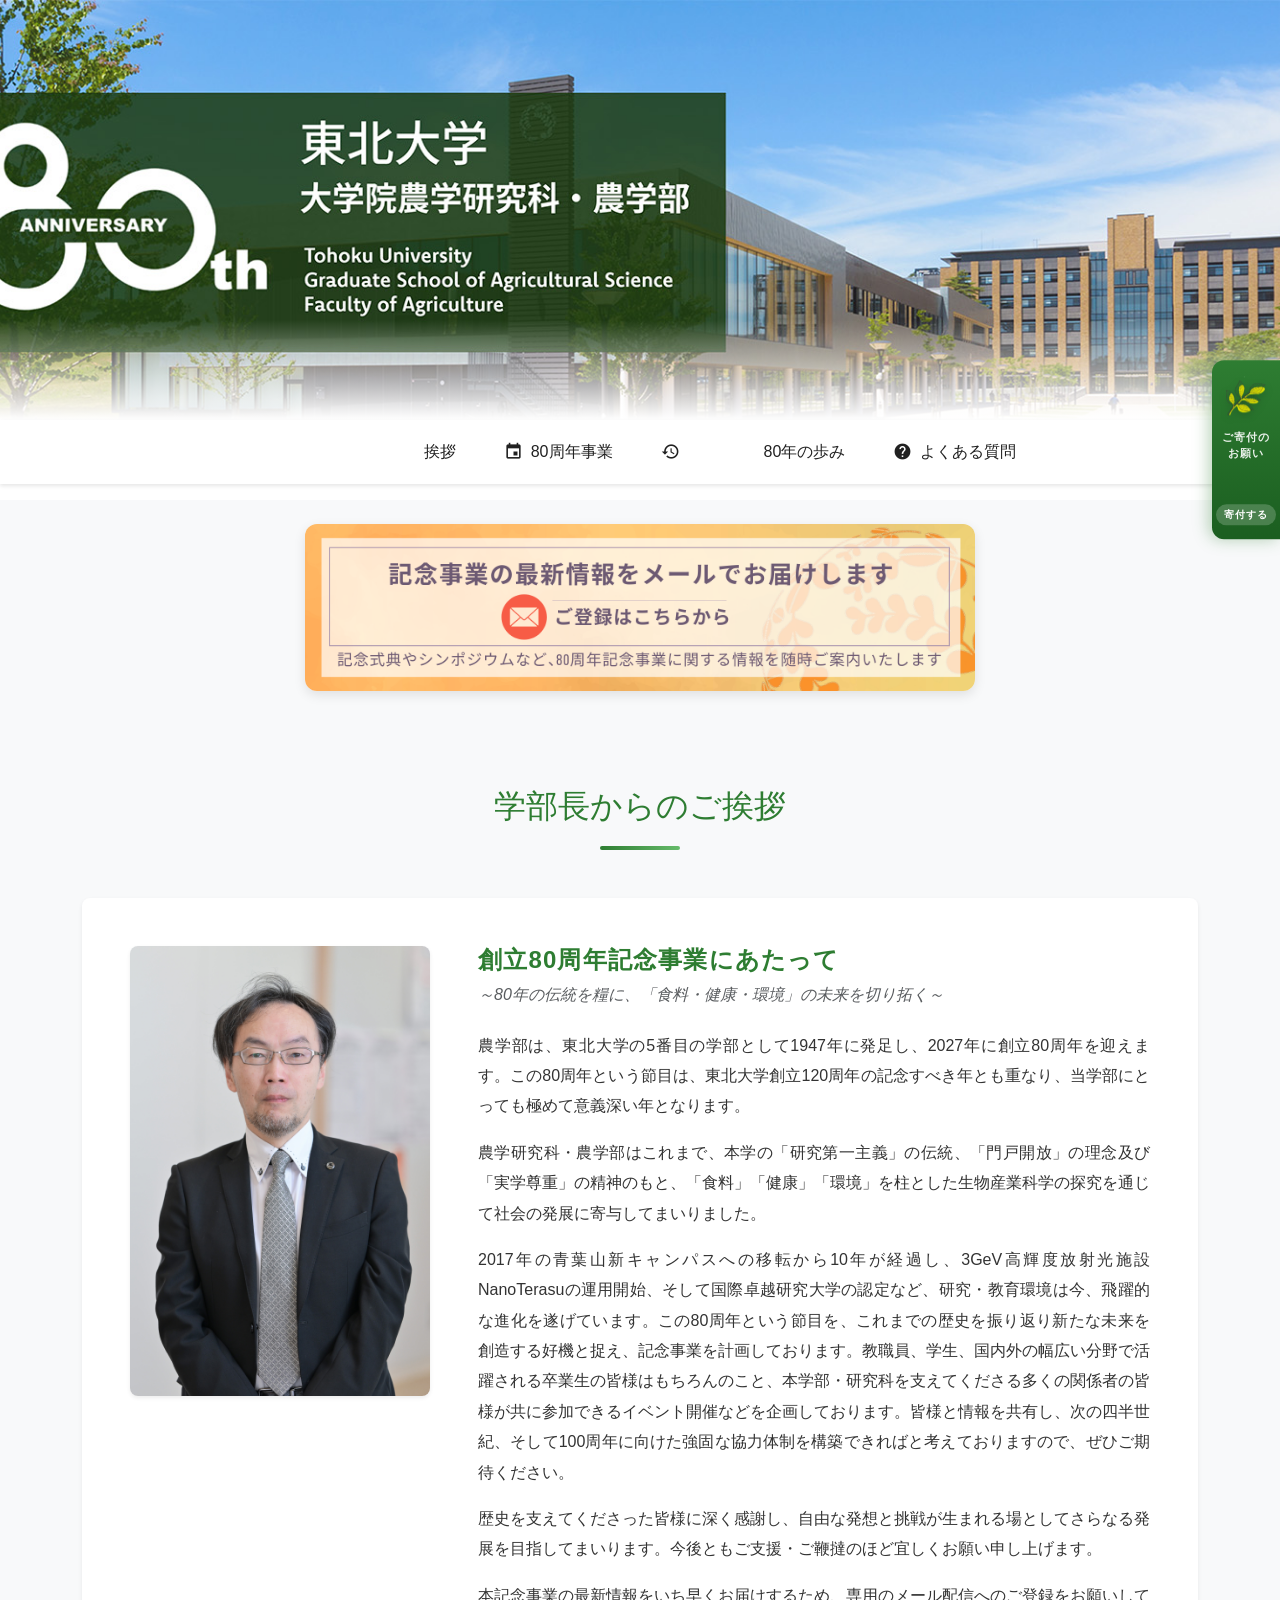
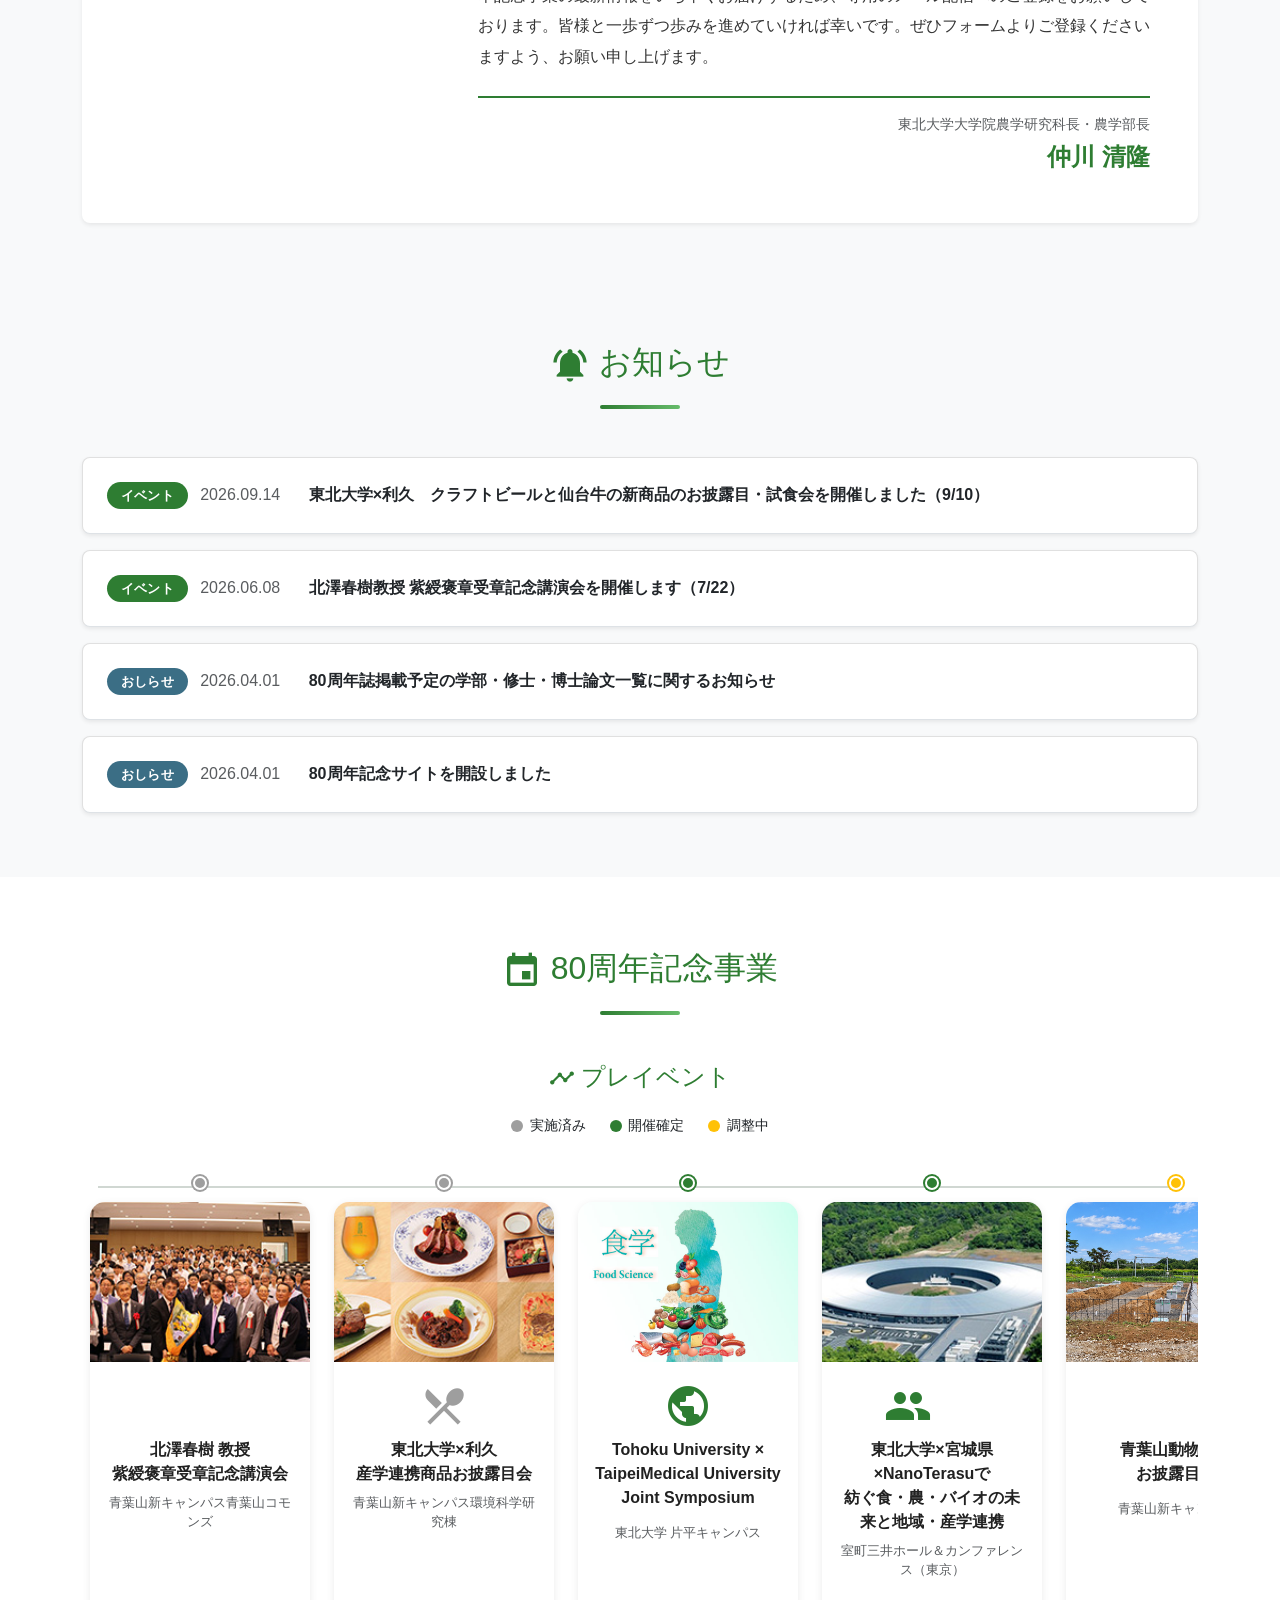
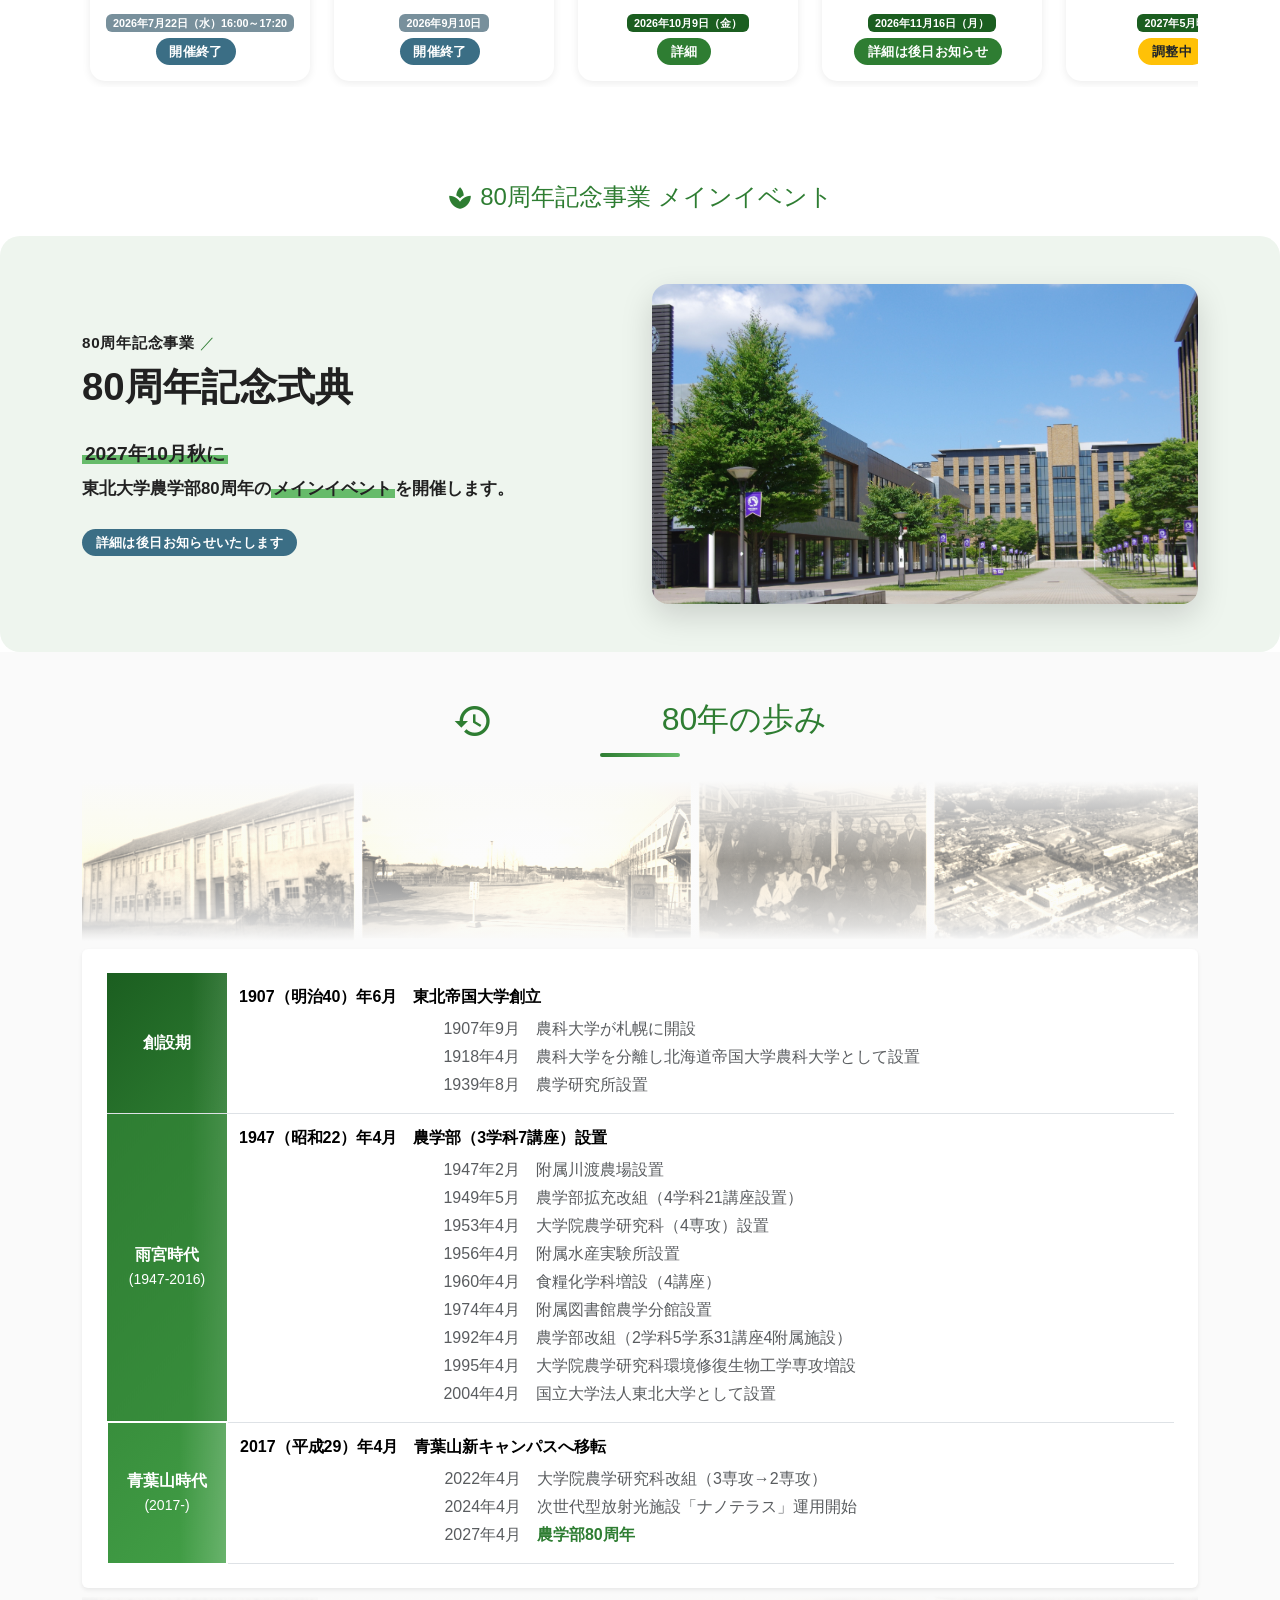
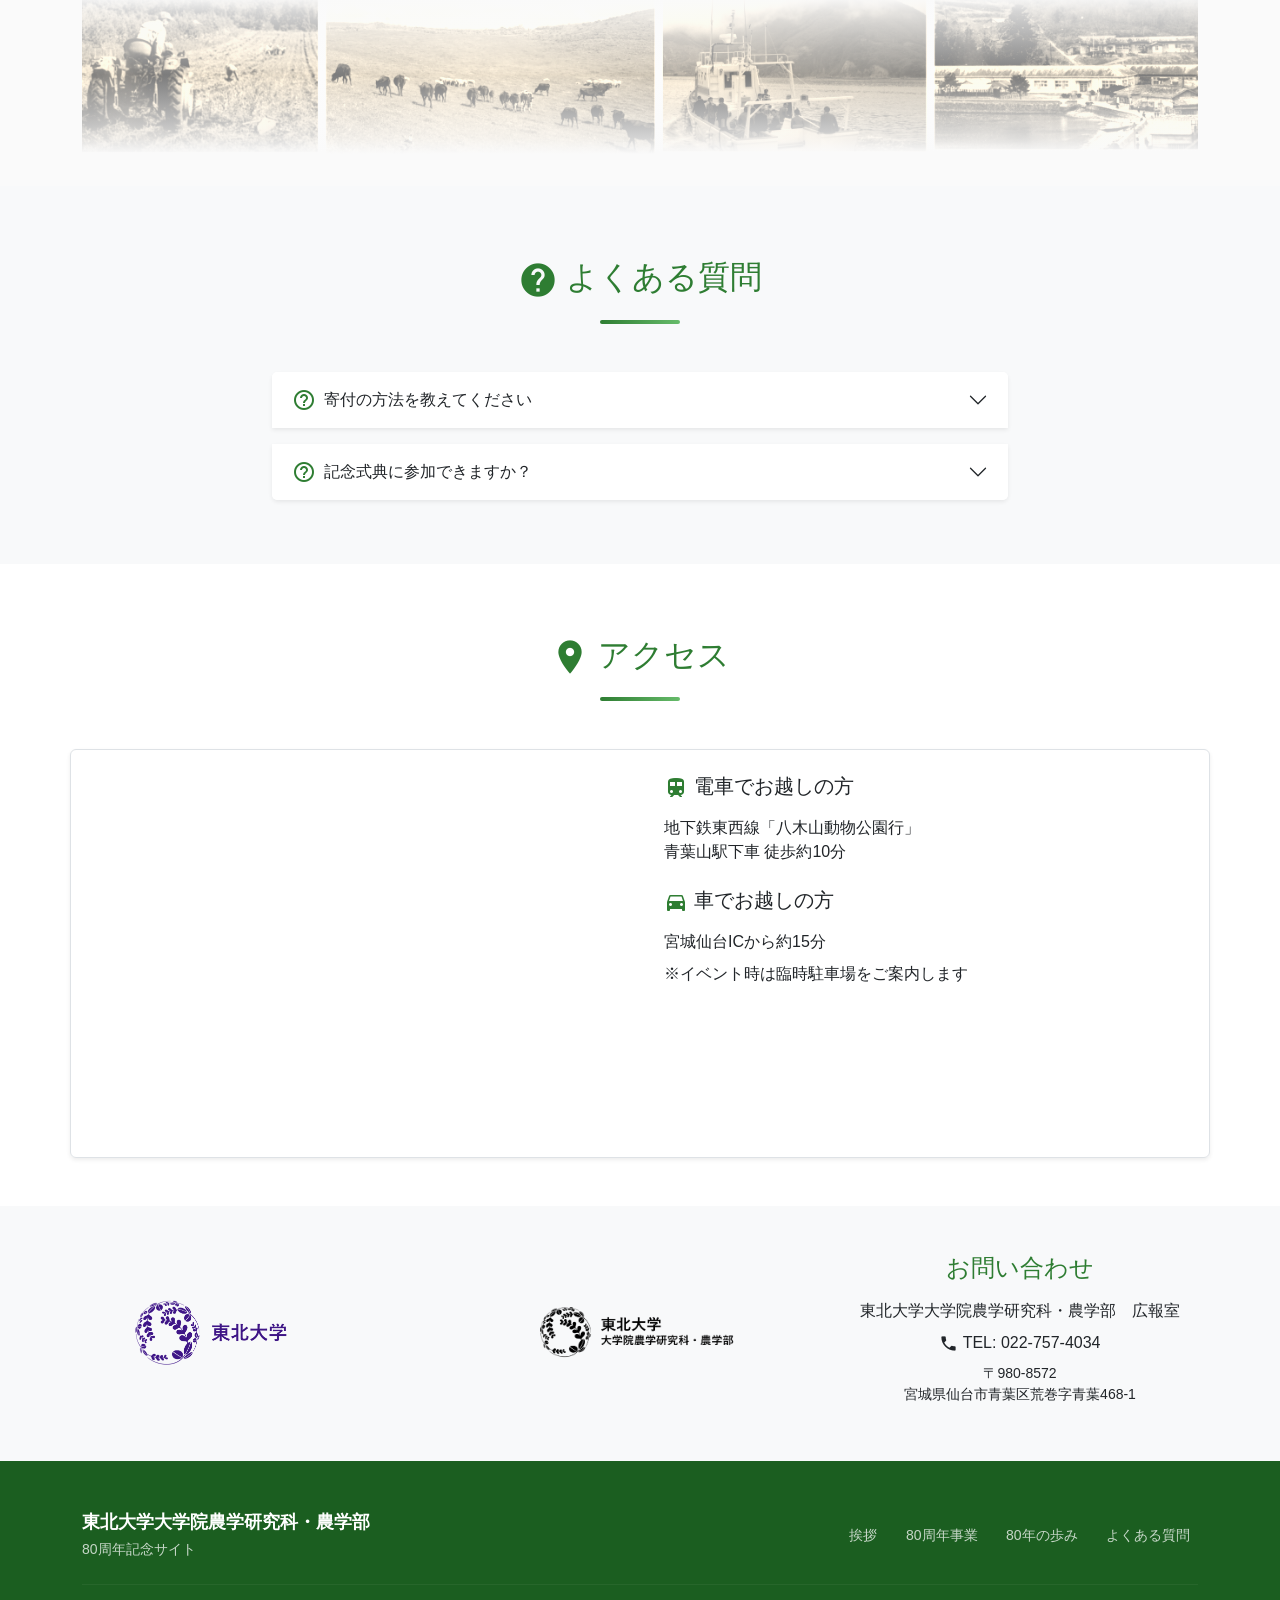
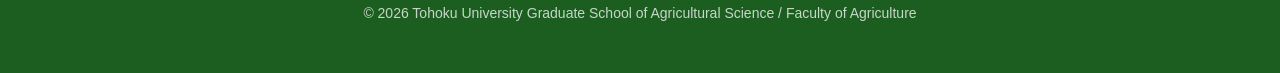
==== commit 5f80f5a7: "Update index.html" ====
--- a/index.html
+++ b/index.html
@@ -366,7 +366,7 @@
         </p>
         <h4 class="main-event-heading mb-4">80周年記念式典</h4>
         <p class="main-event-desc mb-4">
-          <span class="highlight-mark"　style="font-size: 1.2em;">2027年10月秋に</span><br>
+          <span class="highlight-mark" style="font-size:1.2rem;">2027年10月秋に</span><br>
           東北大学農学部80周年の<span class="highlight-mark">メインイベント</span>を開催します。
         </p>
         <span class="notice-badge bg-secondary">詳細は後日お知らせいたします</span>
--- a/css/style.css
+++ b/css/style.css
@@ -574,6 +574,9 @@
   gap: 1.5rem;
   padding: 1rem 0.5rem 2rem;
   position: relative;
+   width: fit-content;   /* 追加 */
+  max-width: 100%;       /* 追加 */
+  margin: 0 auto;        /* 追加 */
 }
 
 .timeline::before {
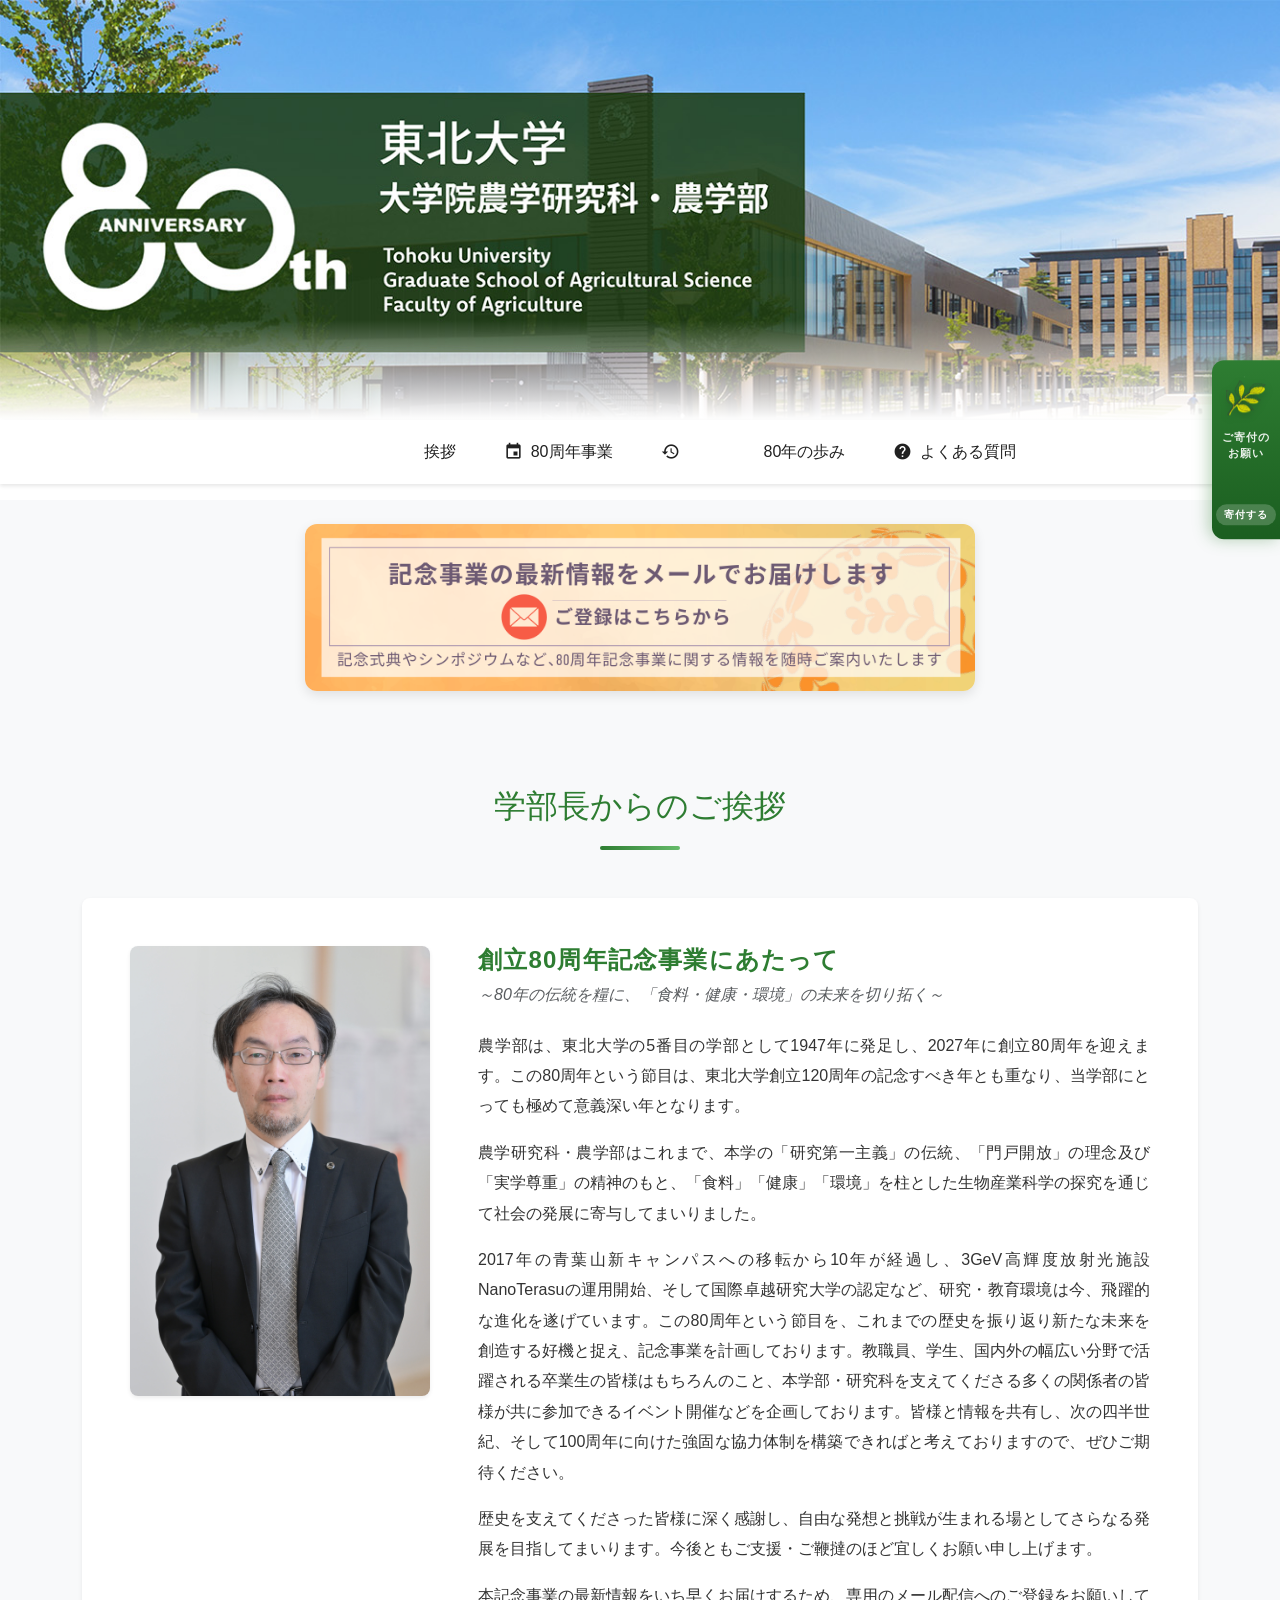
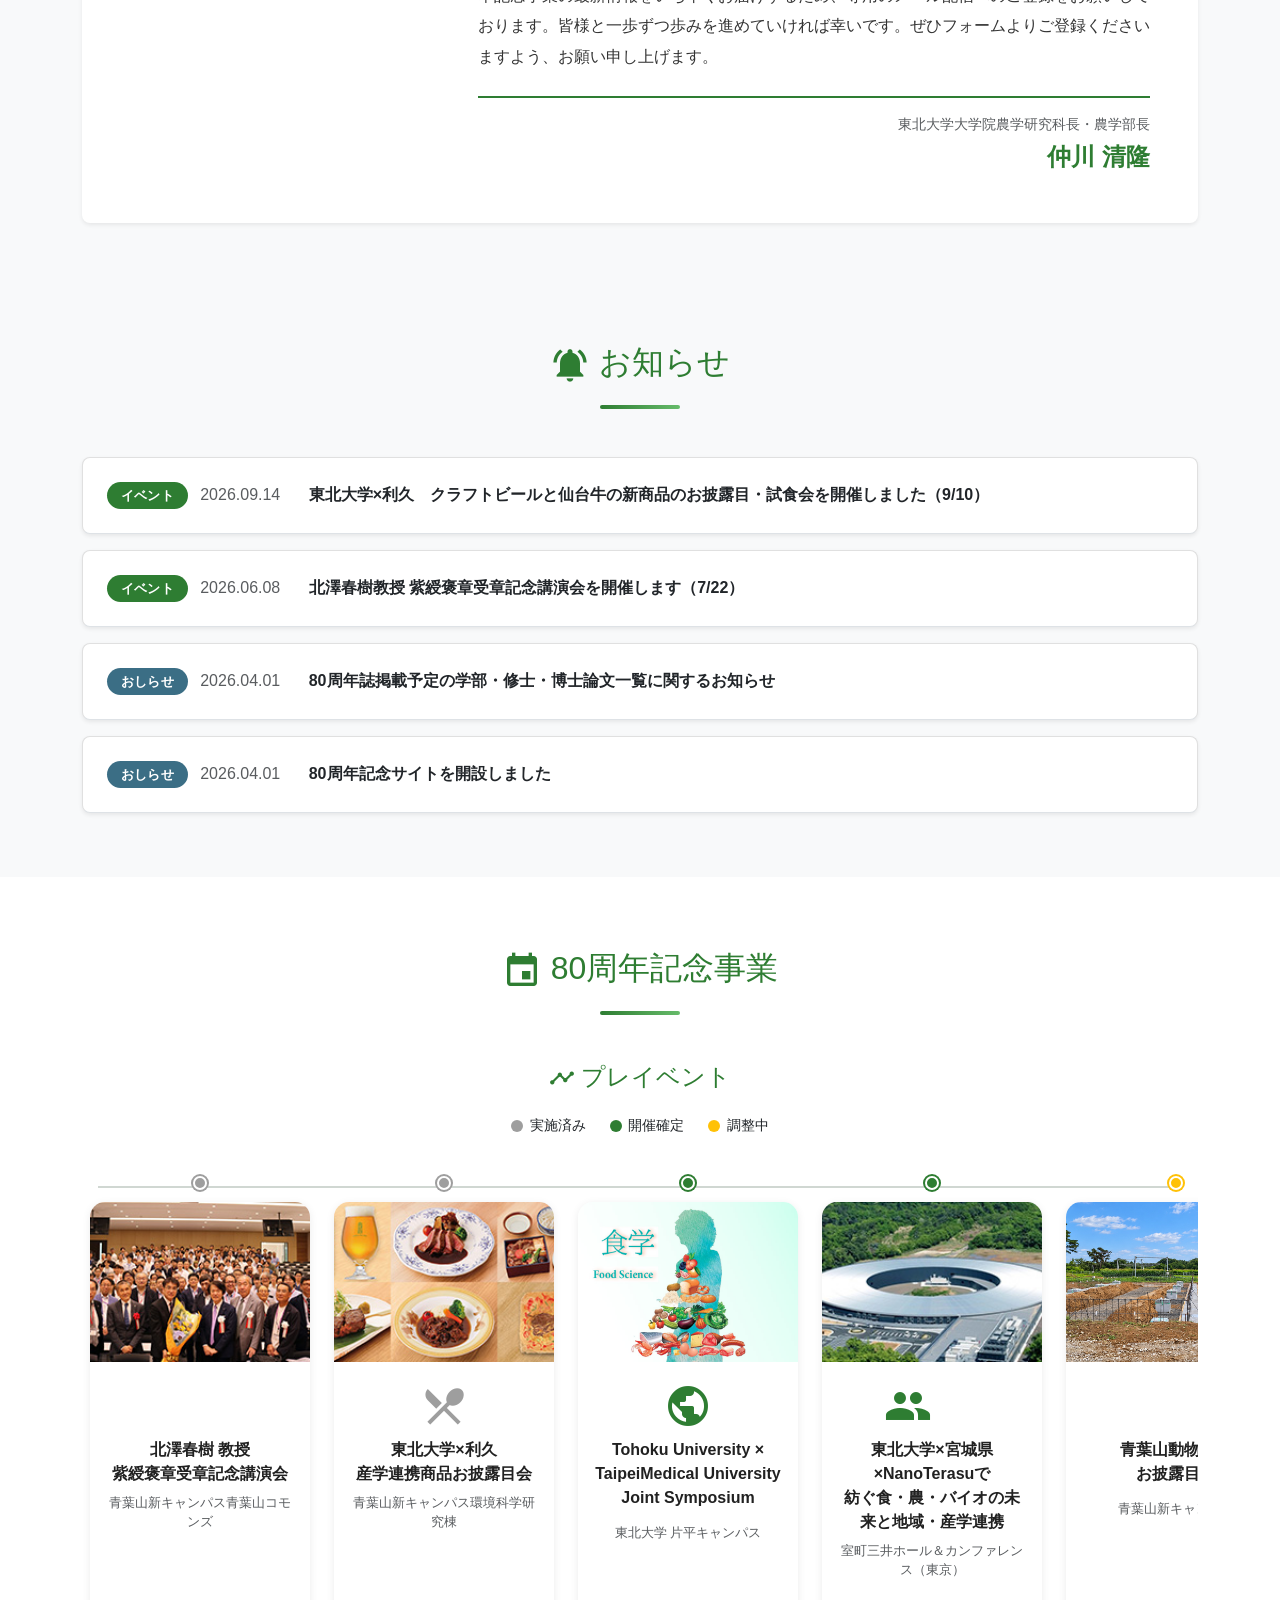
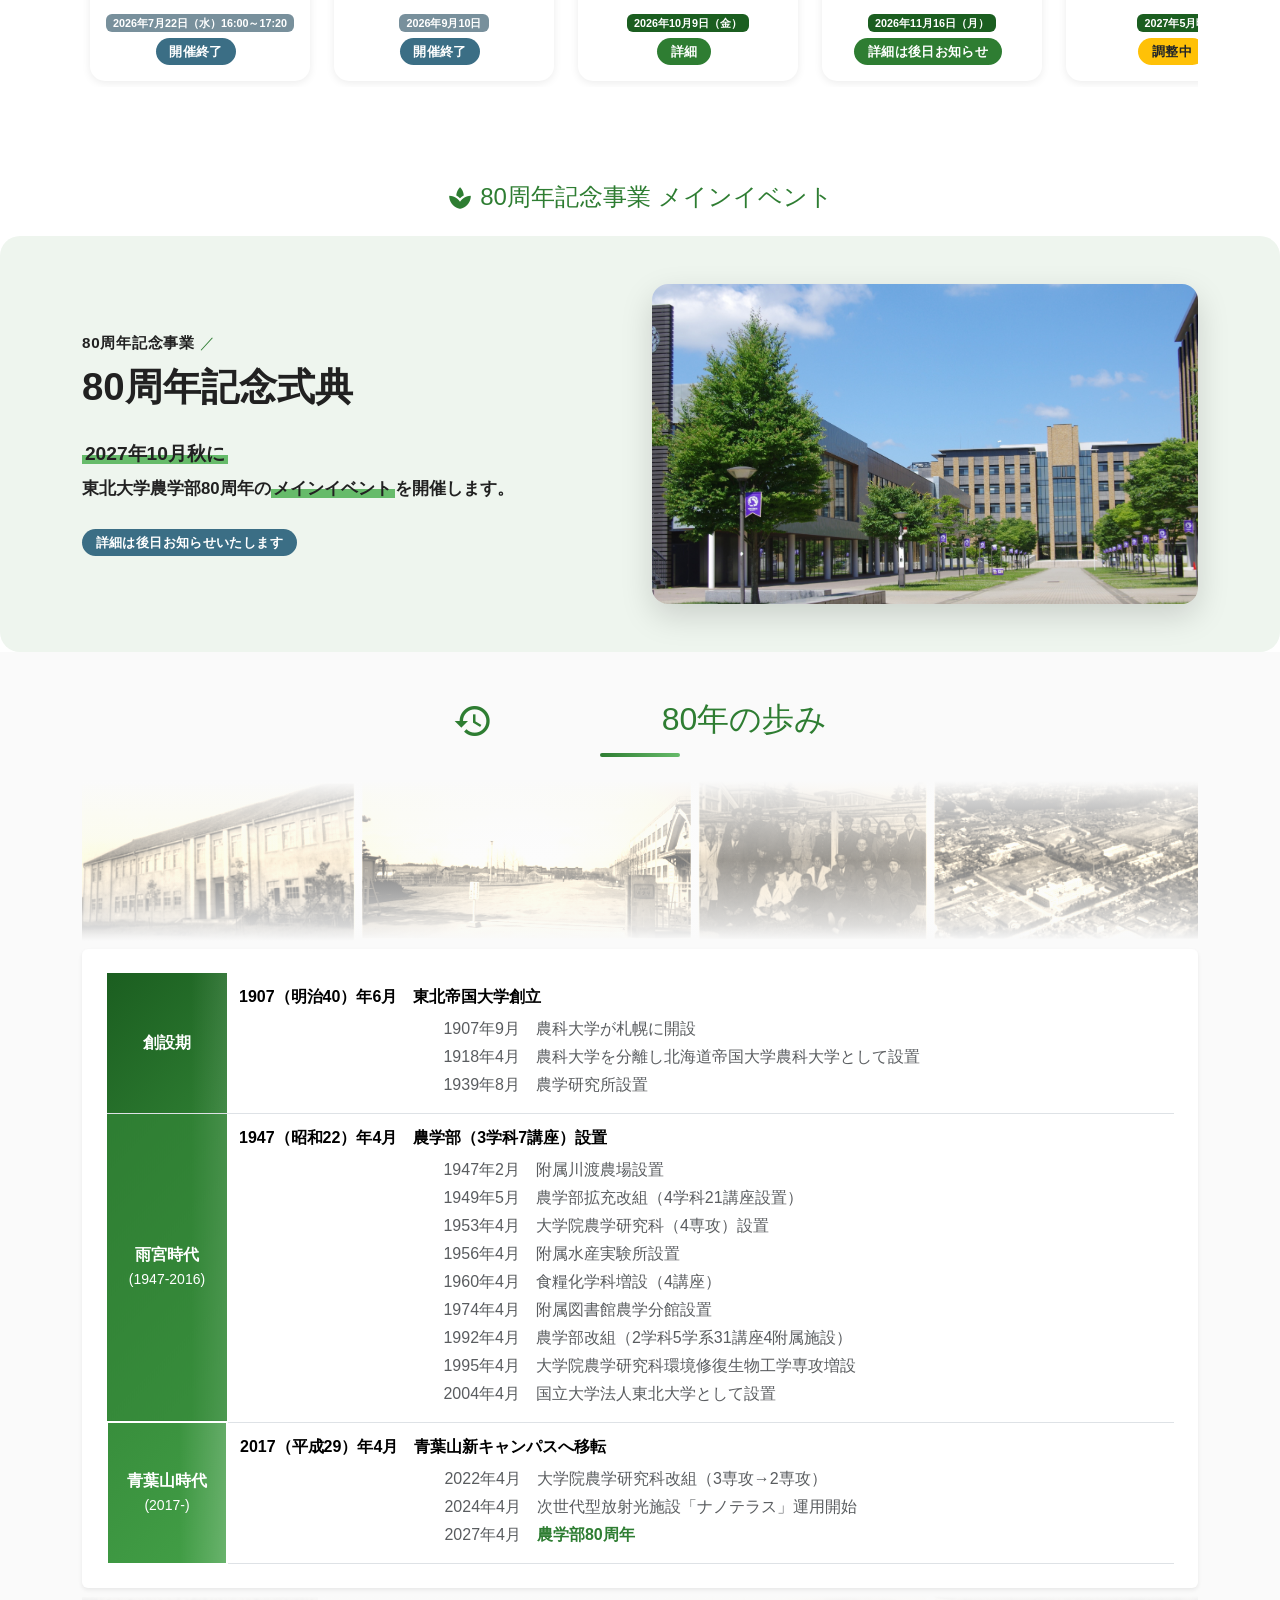
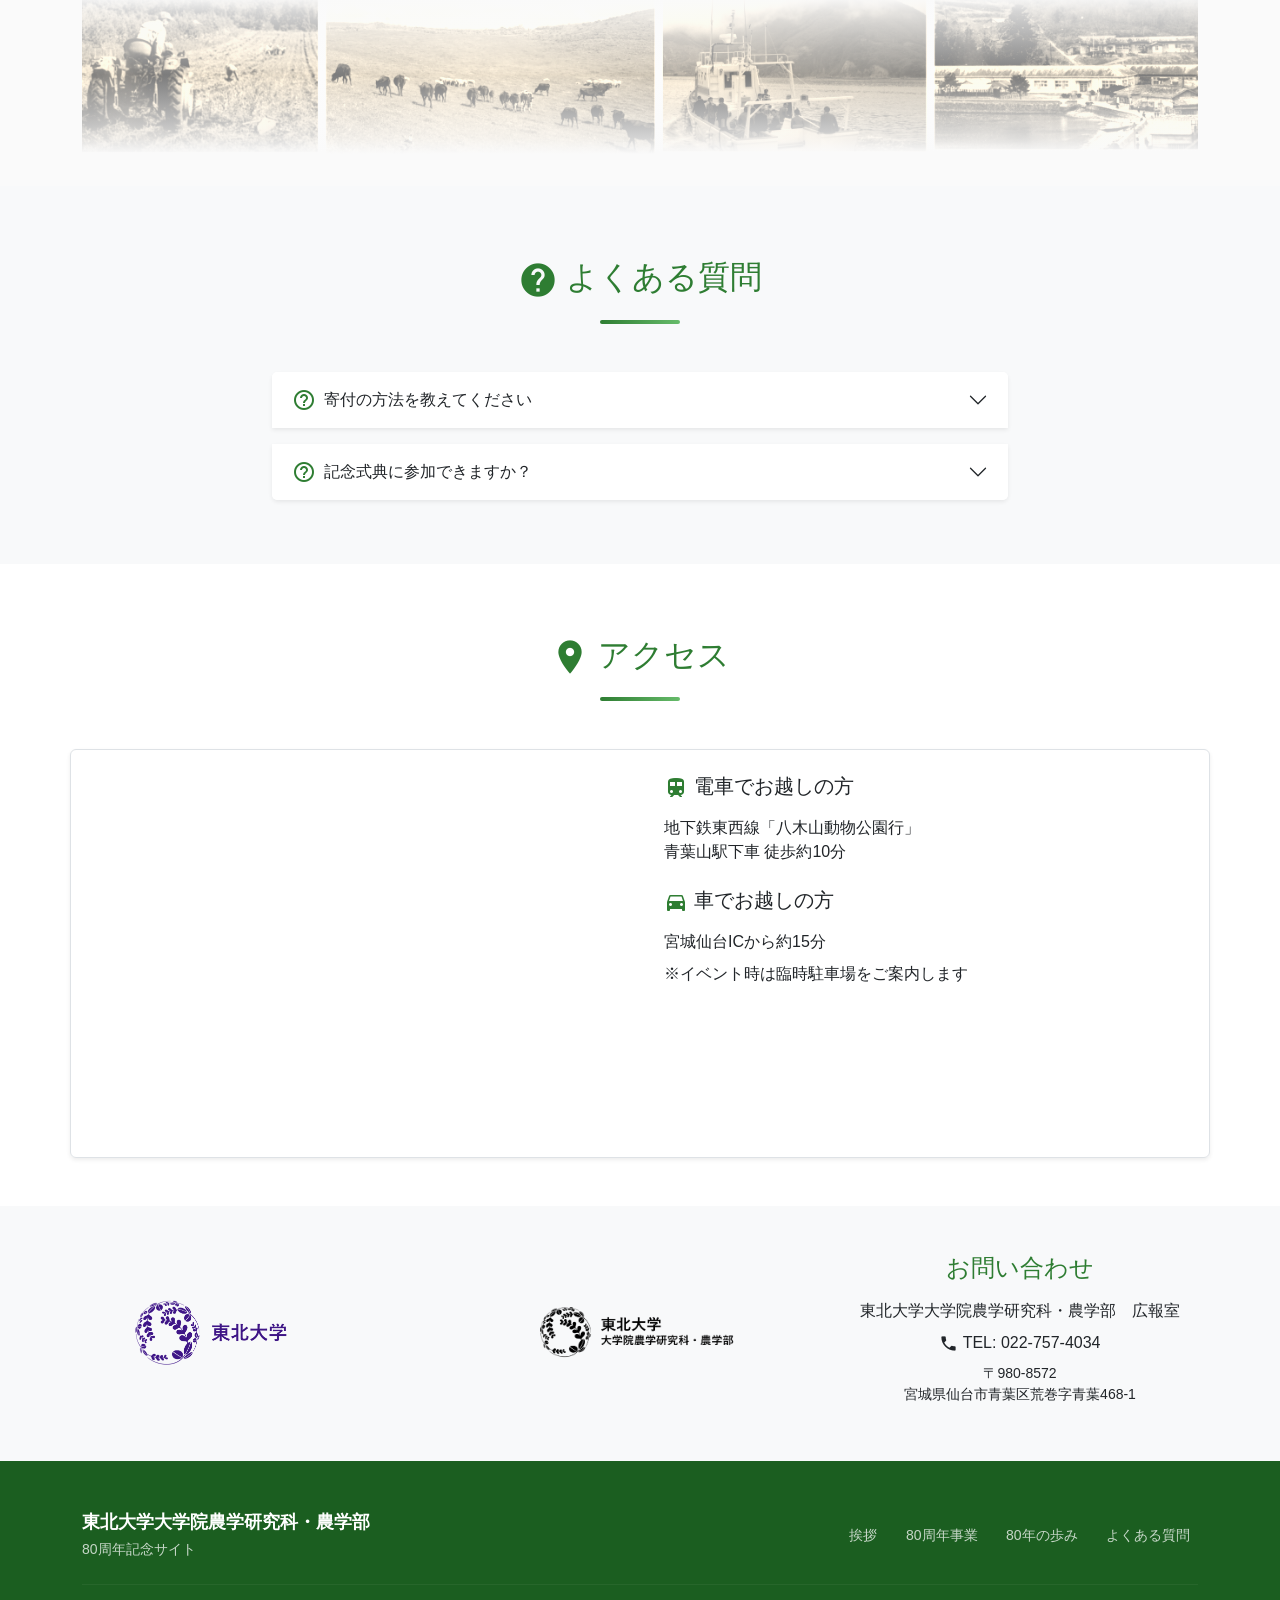
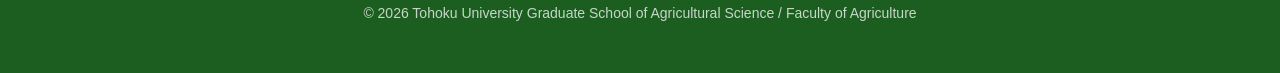
==== commit a5ea4b96: "Update index.html" ====
--- a/index.html
+++ b/index.html
@@ -231,7 +231,7 @@
         <span>調整中</span>
       </div>
     </div>
-
+<div class="timeline-scroll">
     <div class="timeline">
 
       <!-- 1: 北澤教授 講演会（開催終了・リンクあり） -->
@@ -344,6 +344,7 @@
       </div>
 
     </div>
+</div>
   </div>
 </section>
 
--- a/css/style.css
+++ b/css/style.css
@@ -877,6 +877,6 @@
   width: 100%;
   height: 100%;
   object-fit: cover;         /* 高さいっぱいに収め、余分な幅は自動で切る */
-  object-position: center;   /* 切る位置は中央基準 */
-}
-
+  object-position: left center;   /* 切る位置は中央基準 */
+}
+
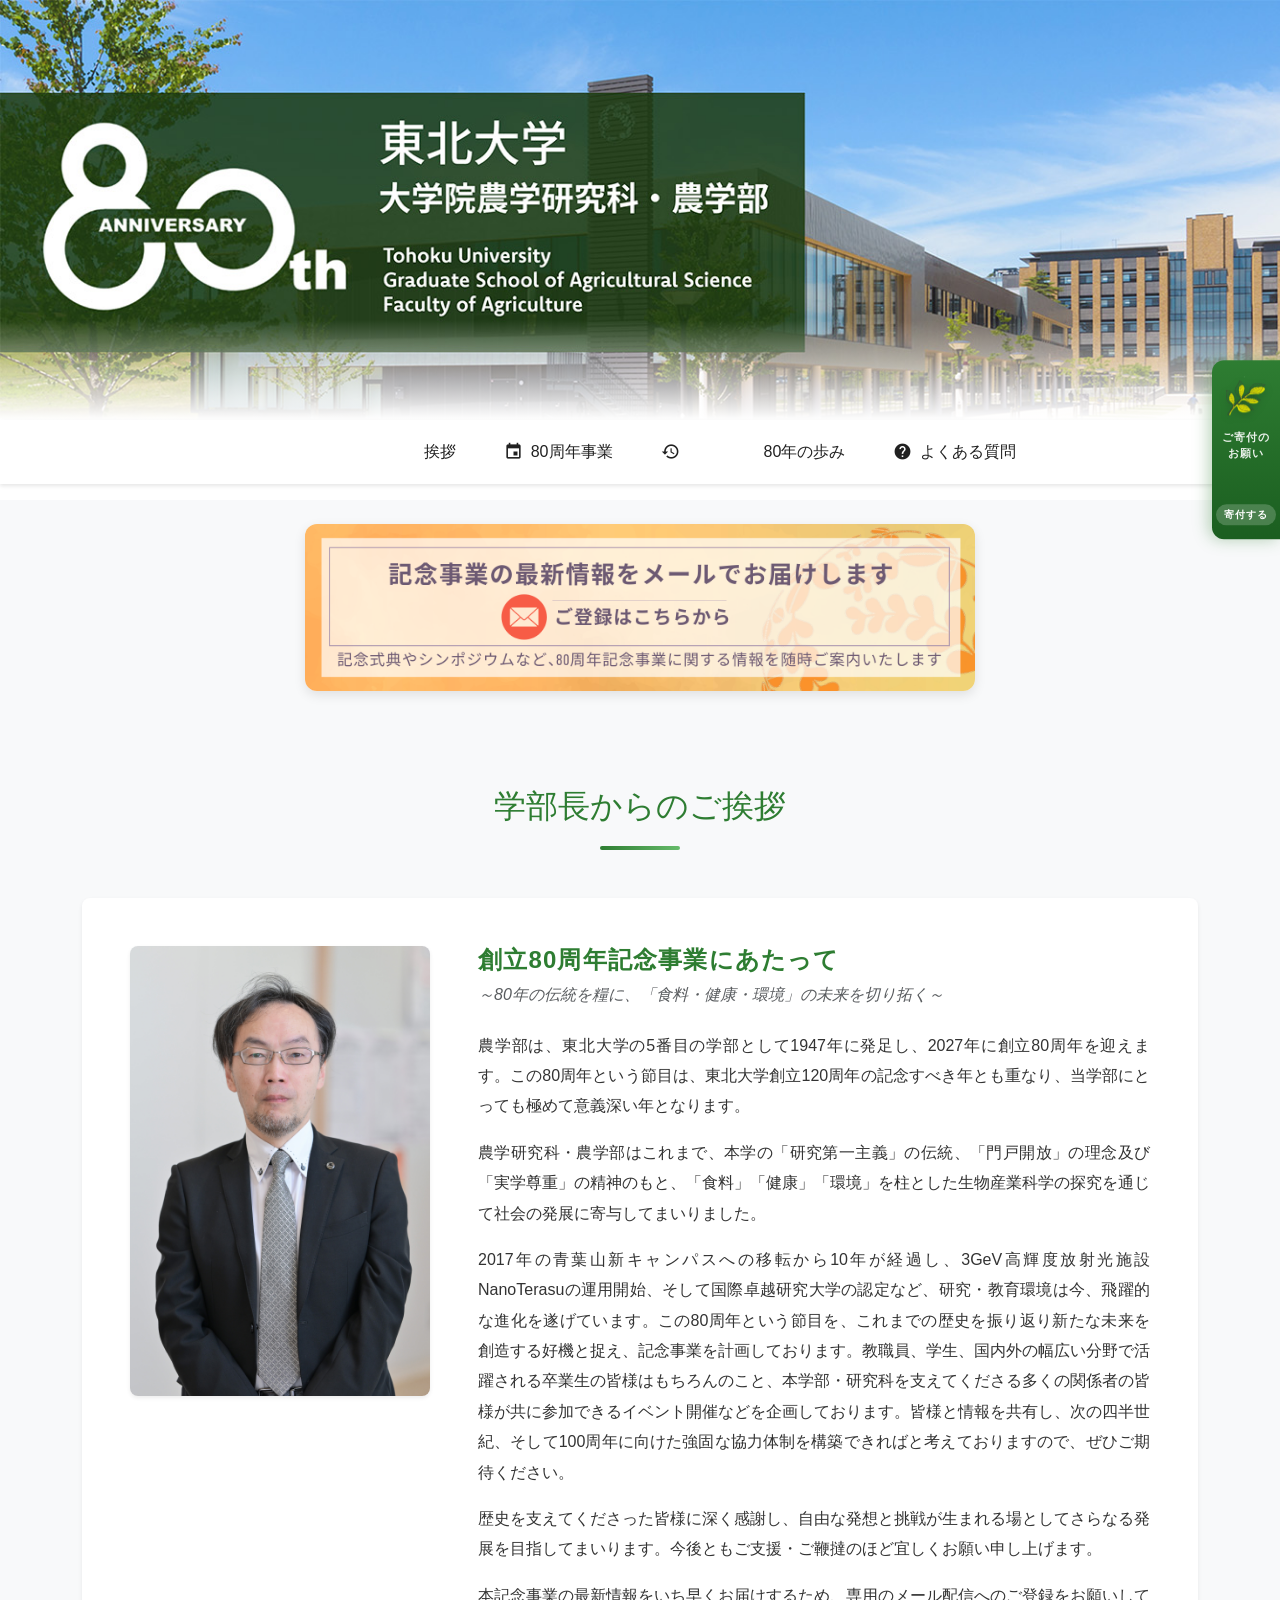
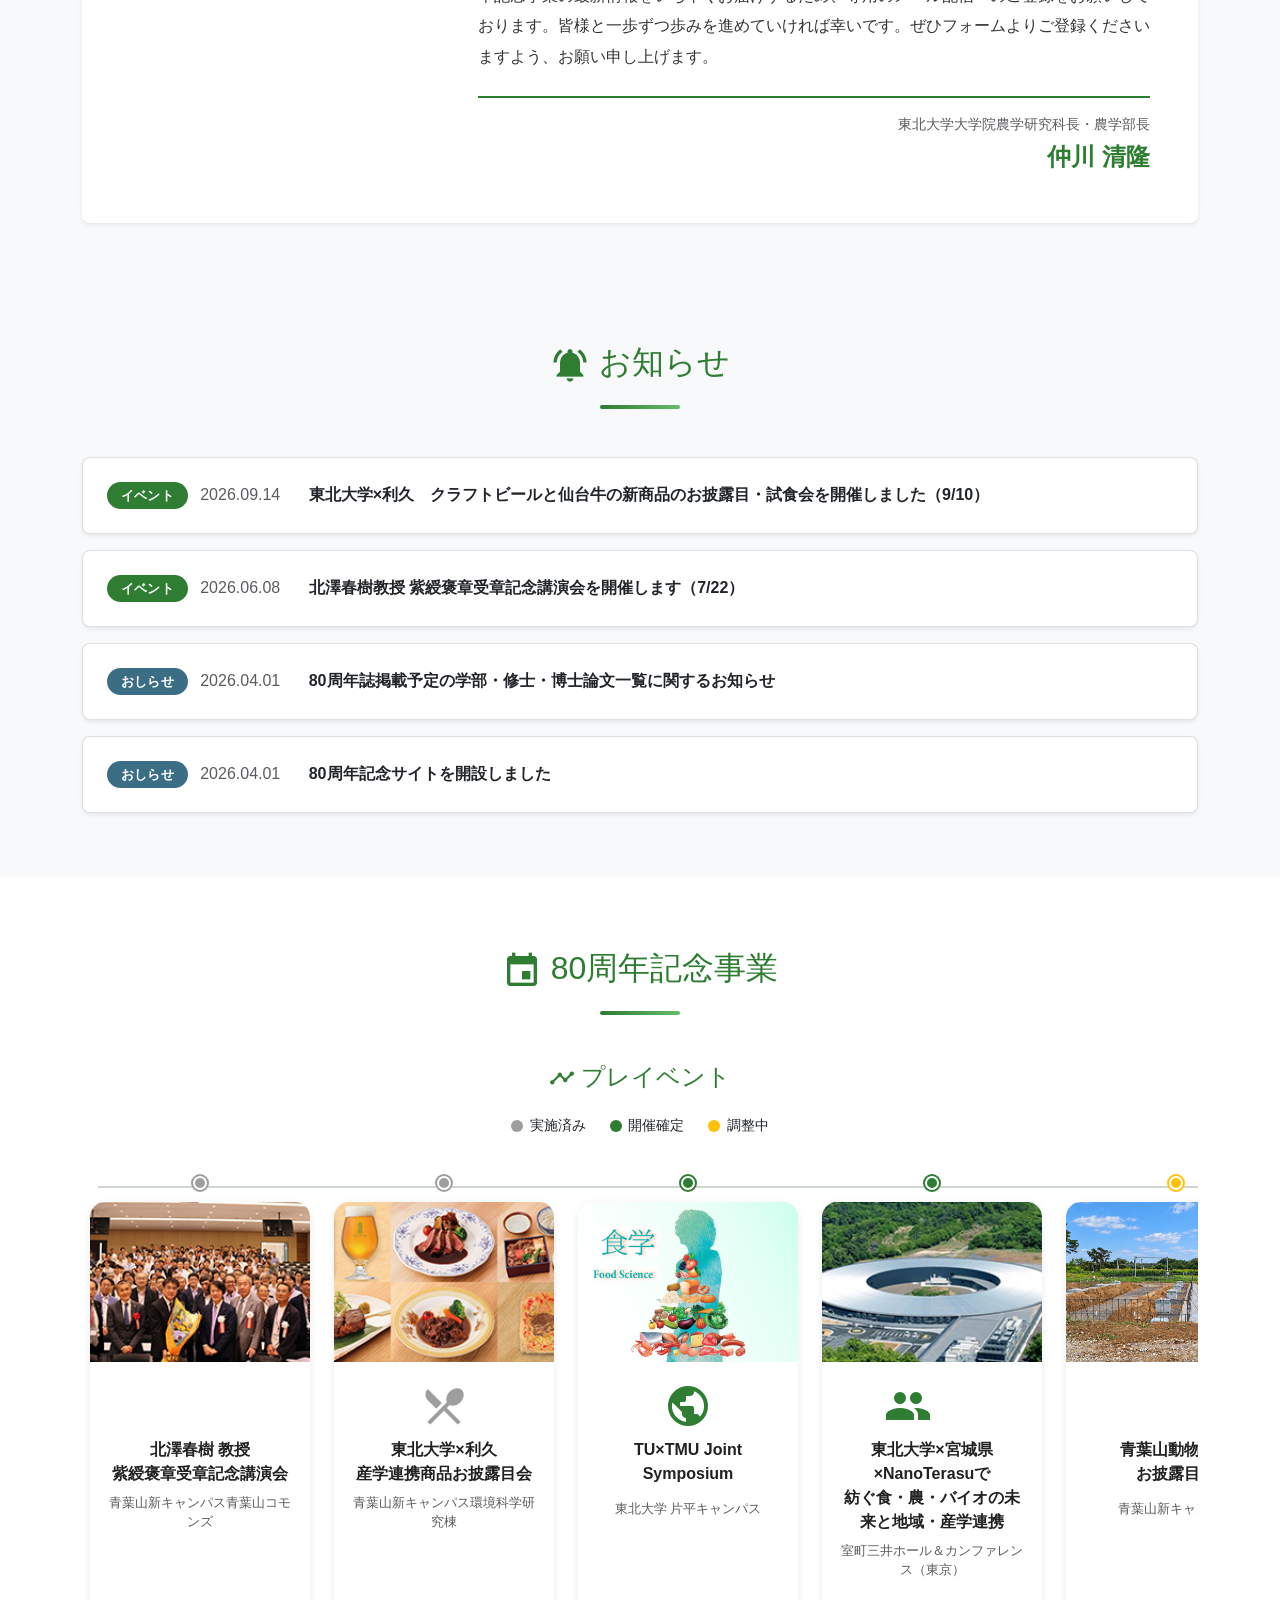
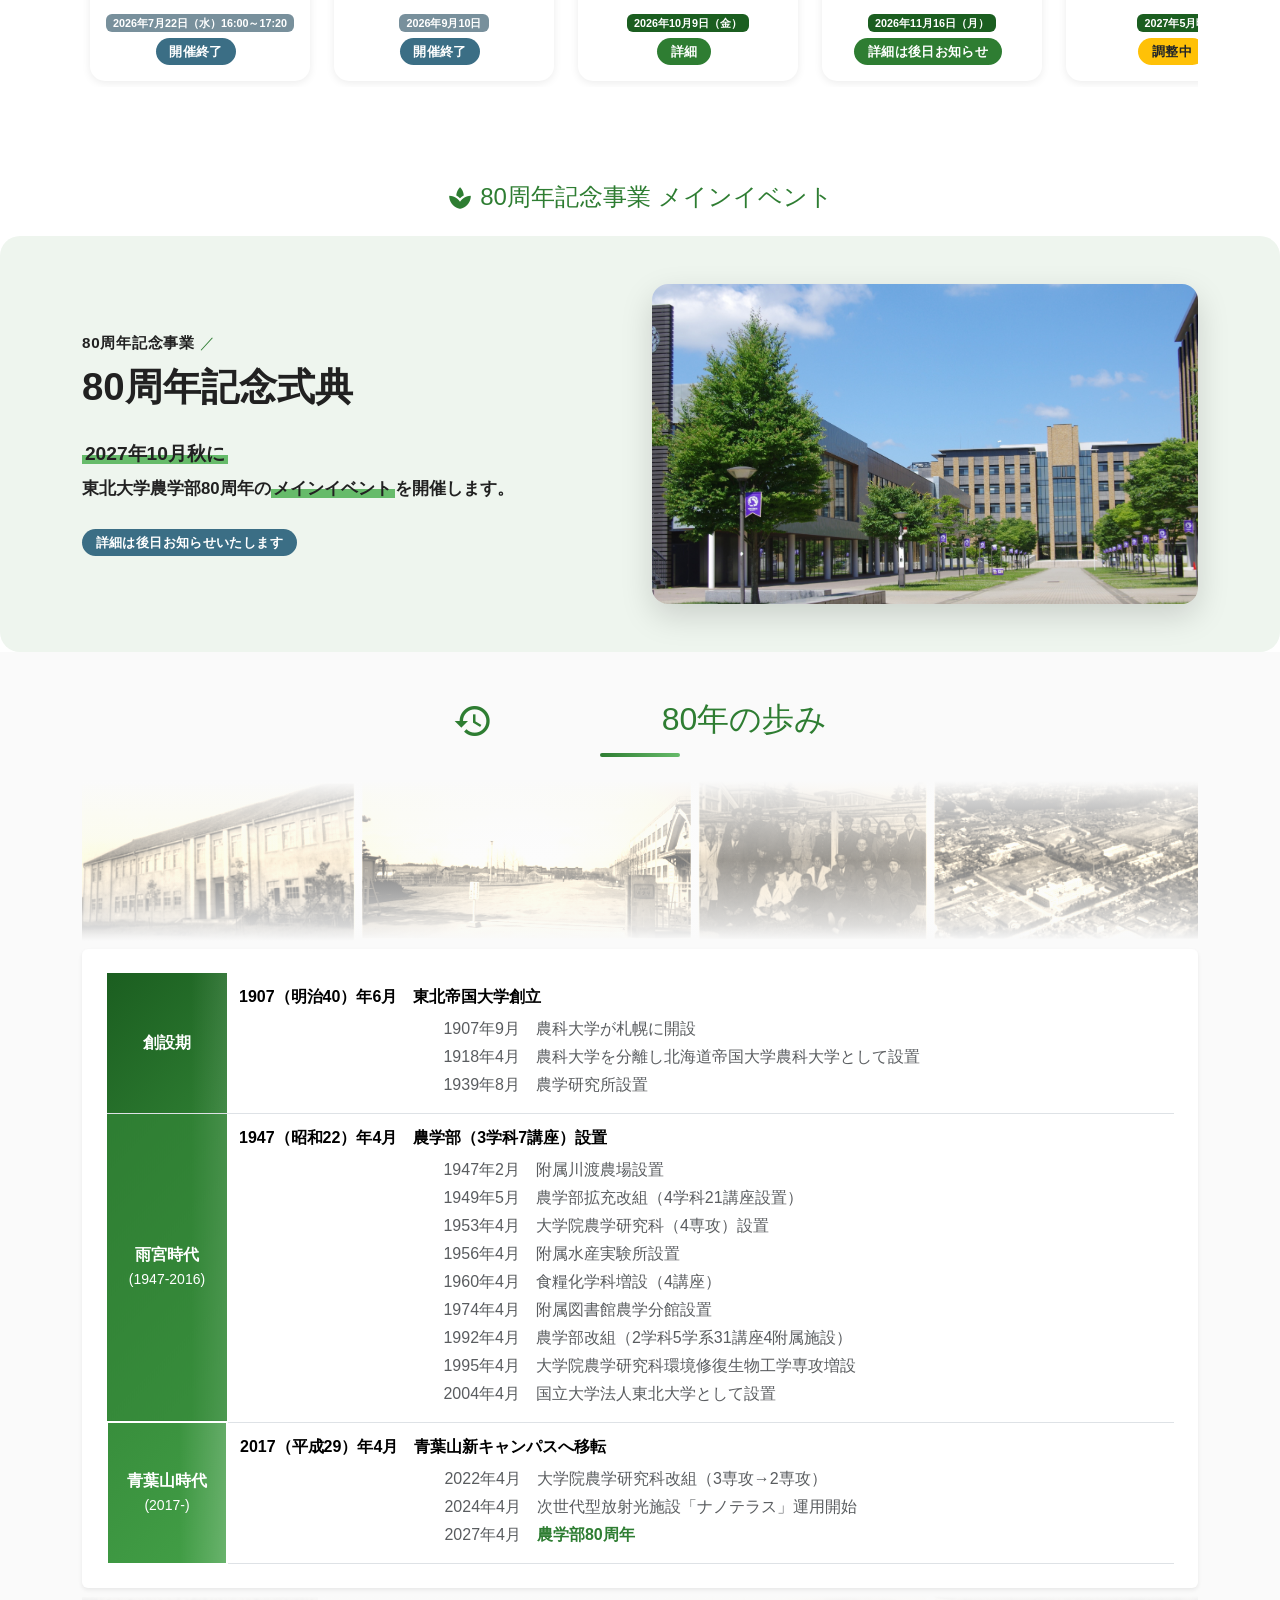
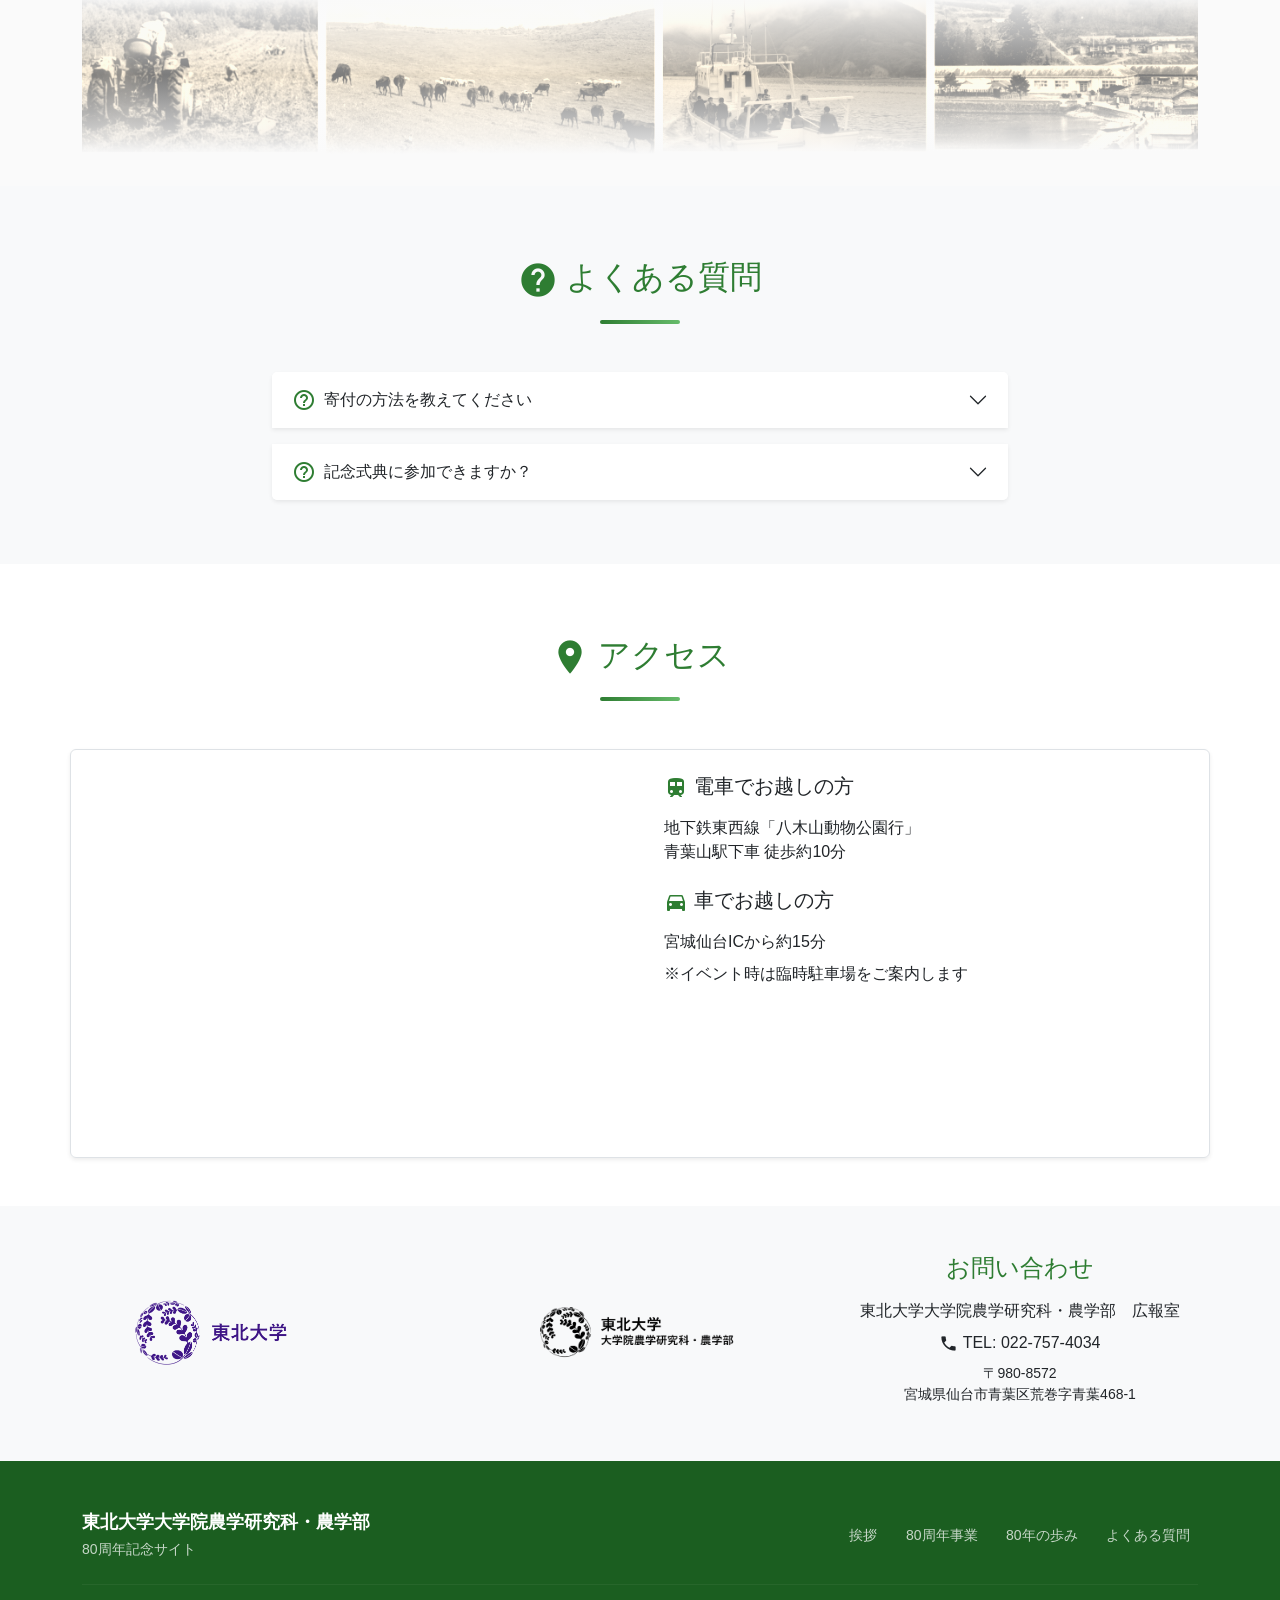
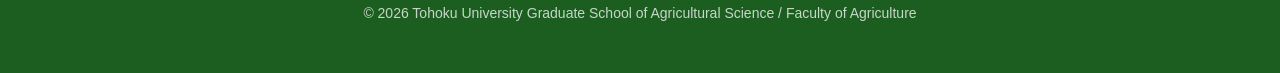
==== commit 18d4d50b: "Update index.html" ====
--- a/index.html
+++ b/index.html
@@ -281,7 +281,7 @@
           <img src="img/TU_TMU.jpg" alt="Tohoku University × Taipei Medical University Joint Symposium" class="card-img-top">
           <div class="card-body text-center">
             <span class="material-icons mb-2">public</span>
-            <h4 class="h6 card-title"><b>Tohoku University × <br>TaipeiMedical University <br>Joint Symposium</b></h4>
+            <h4 class="h6 card-title"><b>TU×TMU Joint Symposium</b></h4>
             <p class="small text-muted mb-2">東北大学 片平キャンパス</p>
             <div class="timeline-badges">
               <span class="badge bg-primary-green">2026年10月9日（金）</span>
--- a/css/style.css
+++ b/css/style.css
@@ -570,13 +570,16 @@
 .timeline {
   display: flex;
   flex-wrap: nowrap;
-  overflow-x: auto;
   gap: 1.5rem;
   padding: 1rem 0.5rem 2rem;
   position: relative;
-   width: fit-content;   /* 追加 */
-  max-width: 100%;       /* 追加 */
-  margin: 0 auto;        /* 追加 */
+  width: max-content;
+
+}
+
+.timeline-scroll {
+  overflow-x: auto;
+  width: 100%;
 }
 
 .timeline::before {
@@ -732,10 +735,14 @@
 
 /* モバイルでは縦タイムラインに */
 @media (max-width: 767.98px) {
+  .timeline-scroll {
+    overflow-x: visible;
+  }
   .timeline {
     flex-direction: column;
-    overflow-x: visible;
-  }
+    width: 100%;
+  }
+
   .timeline::before {
     top: 0;
     bottom: 0;
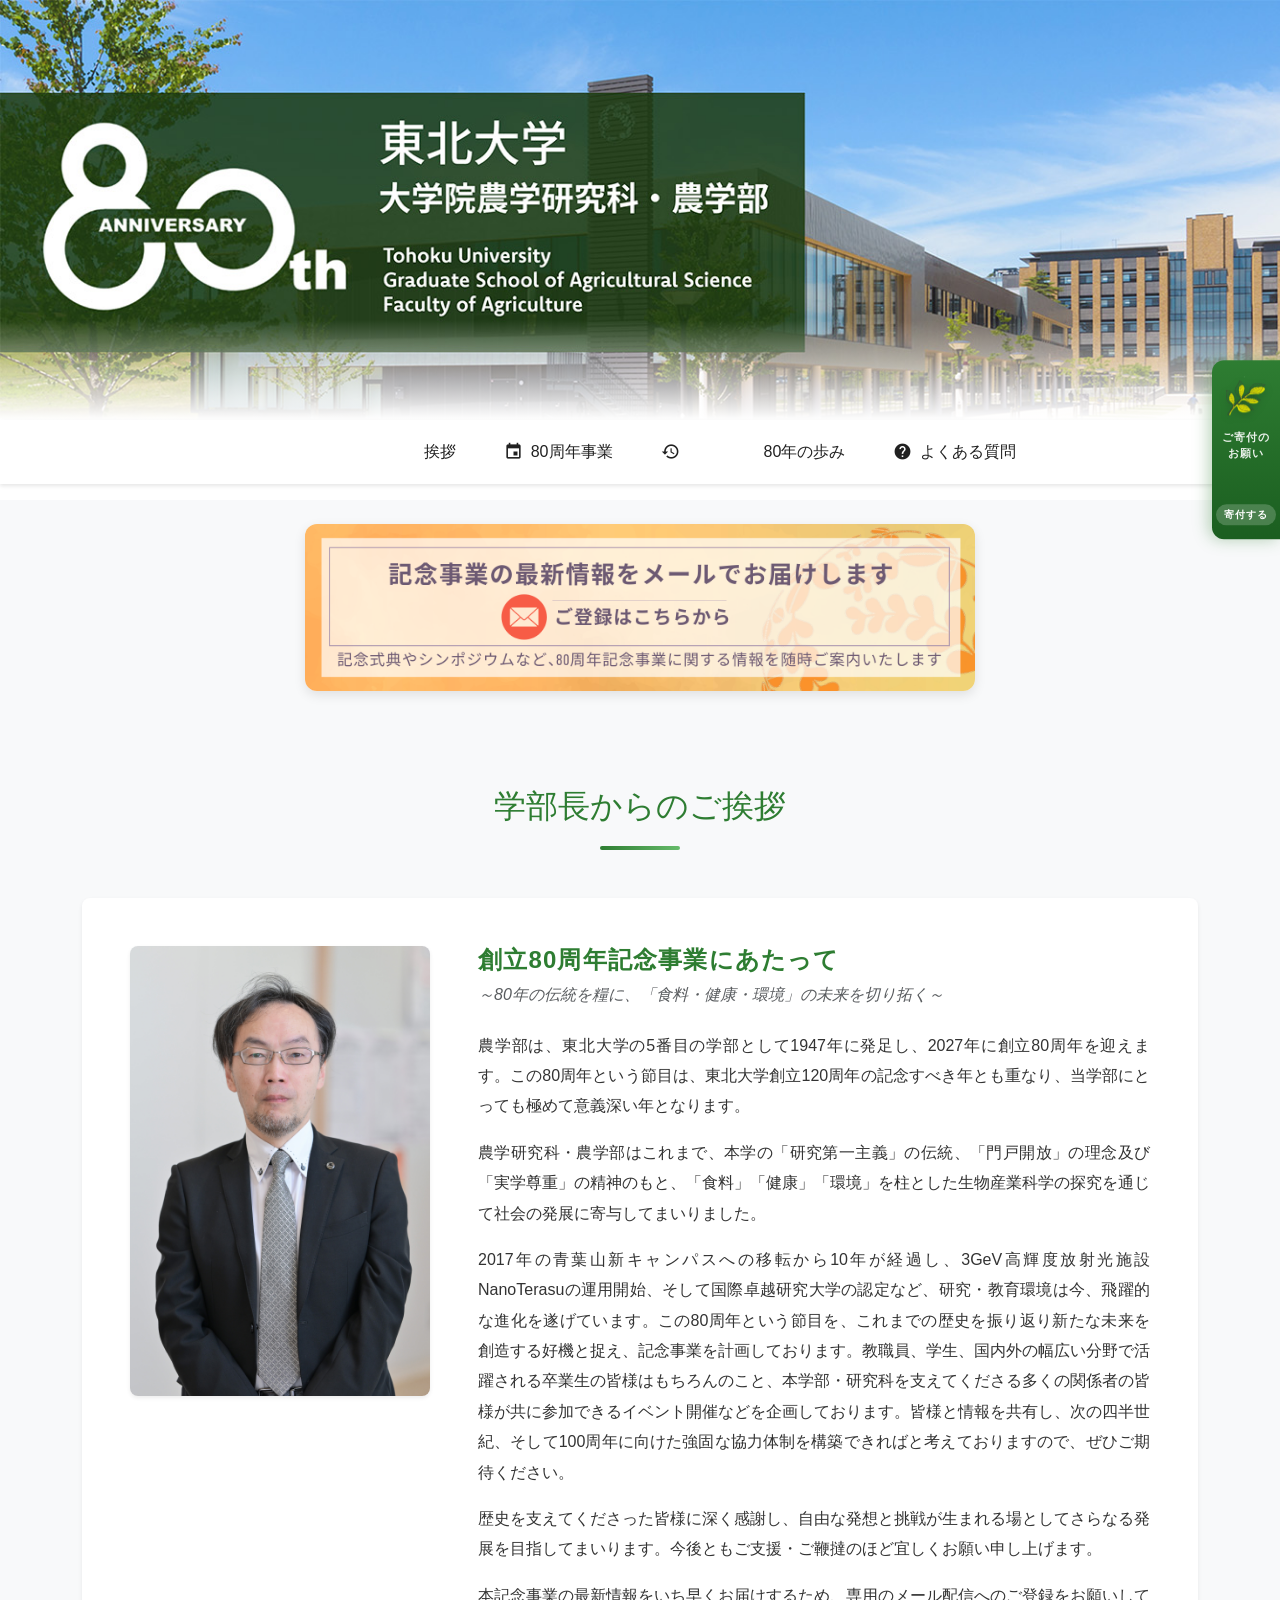
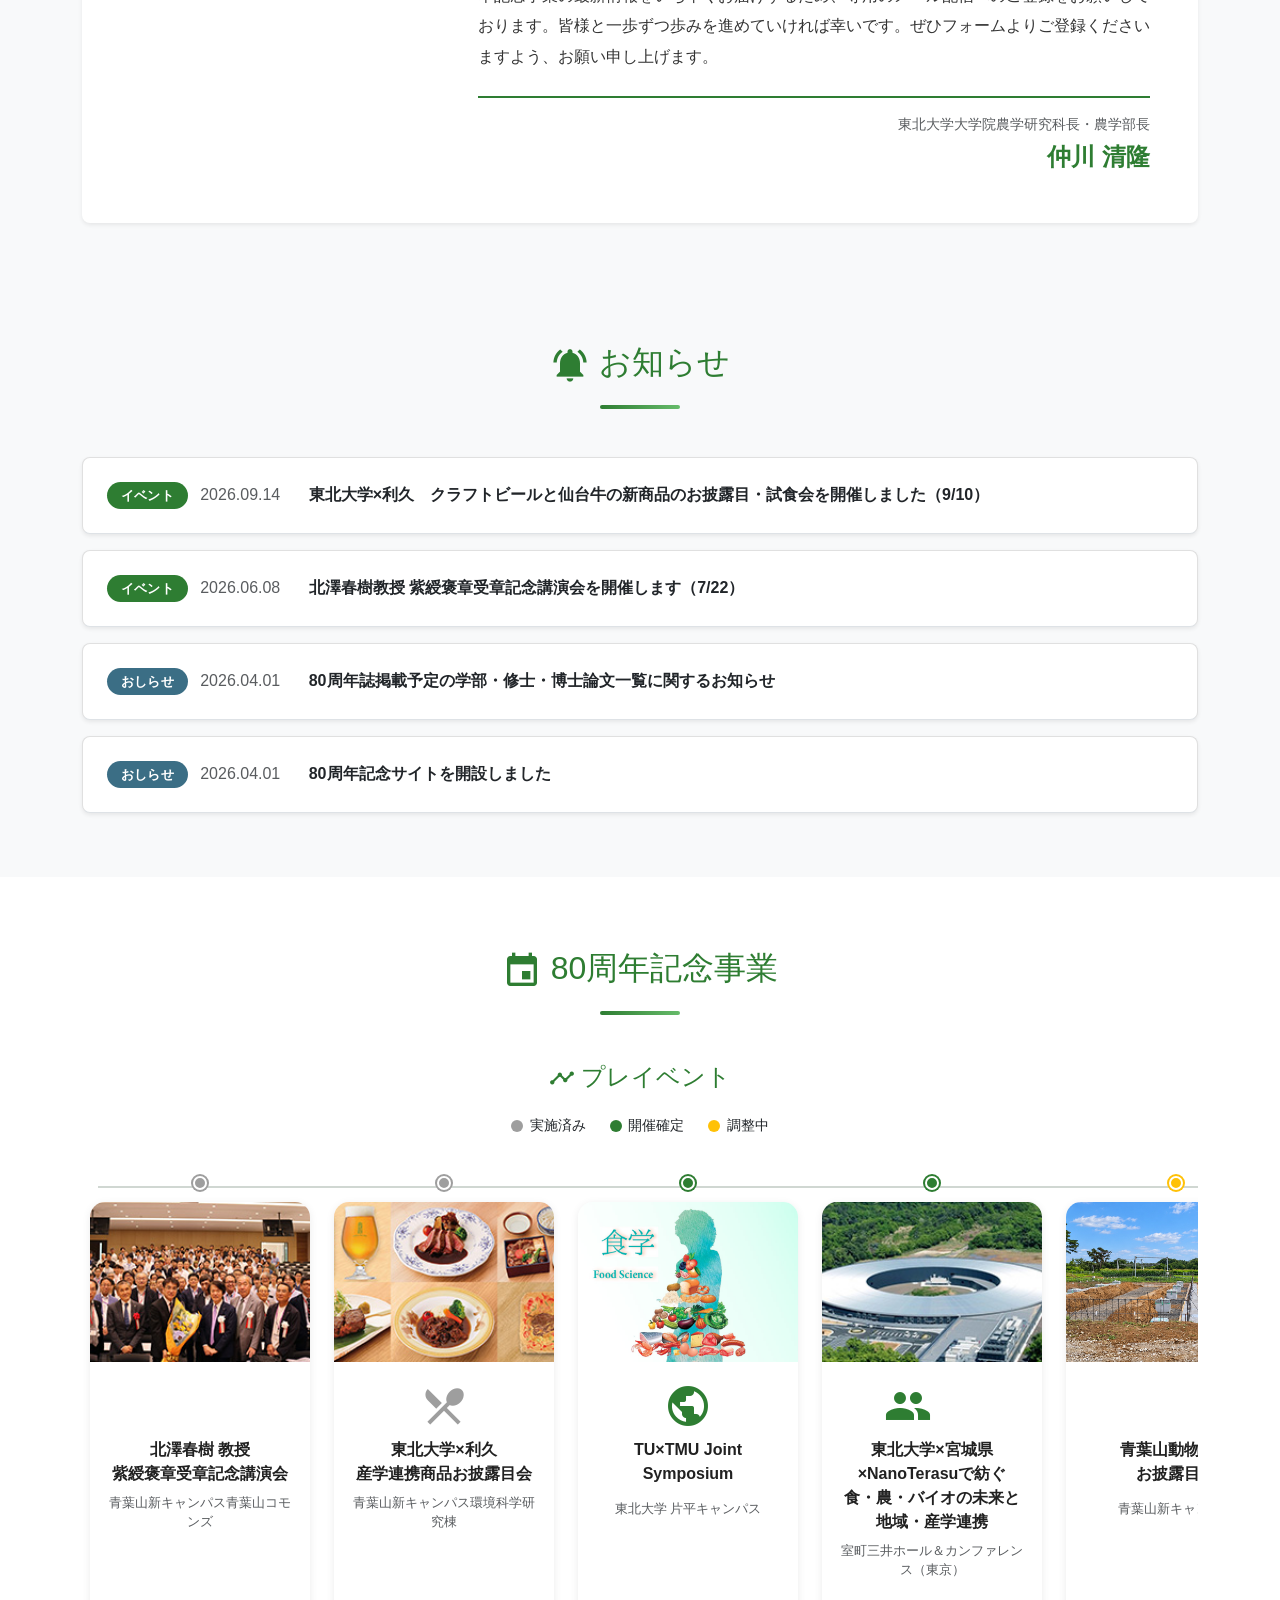
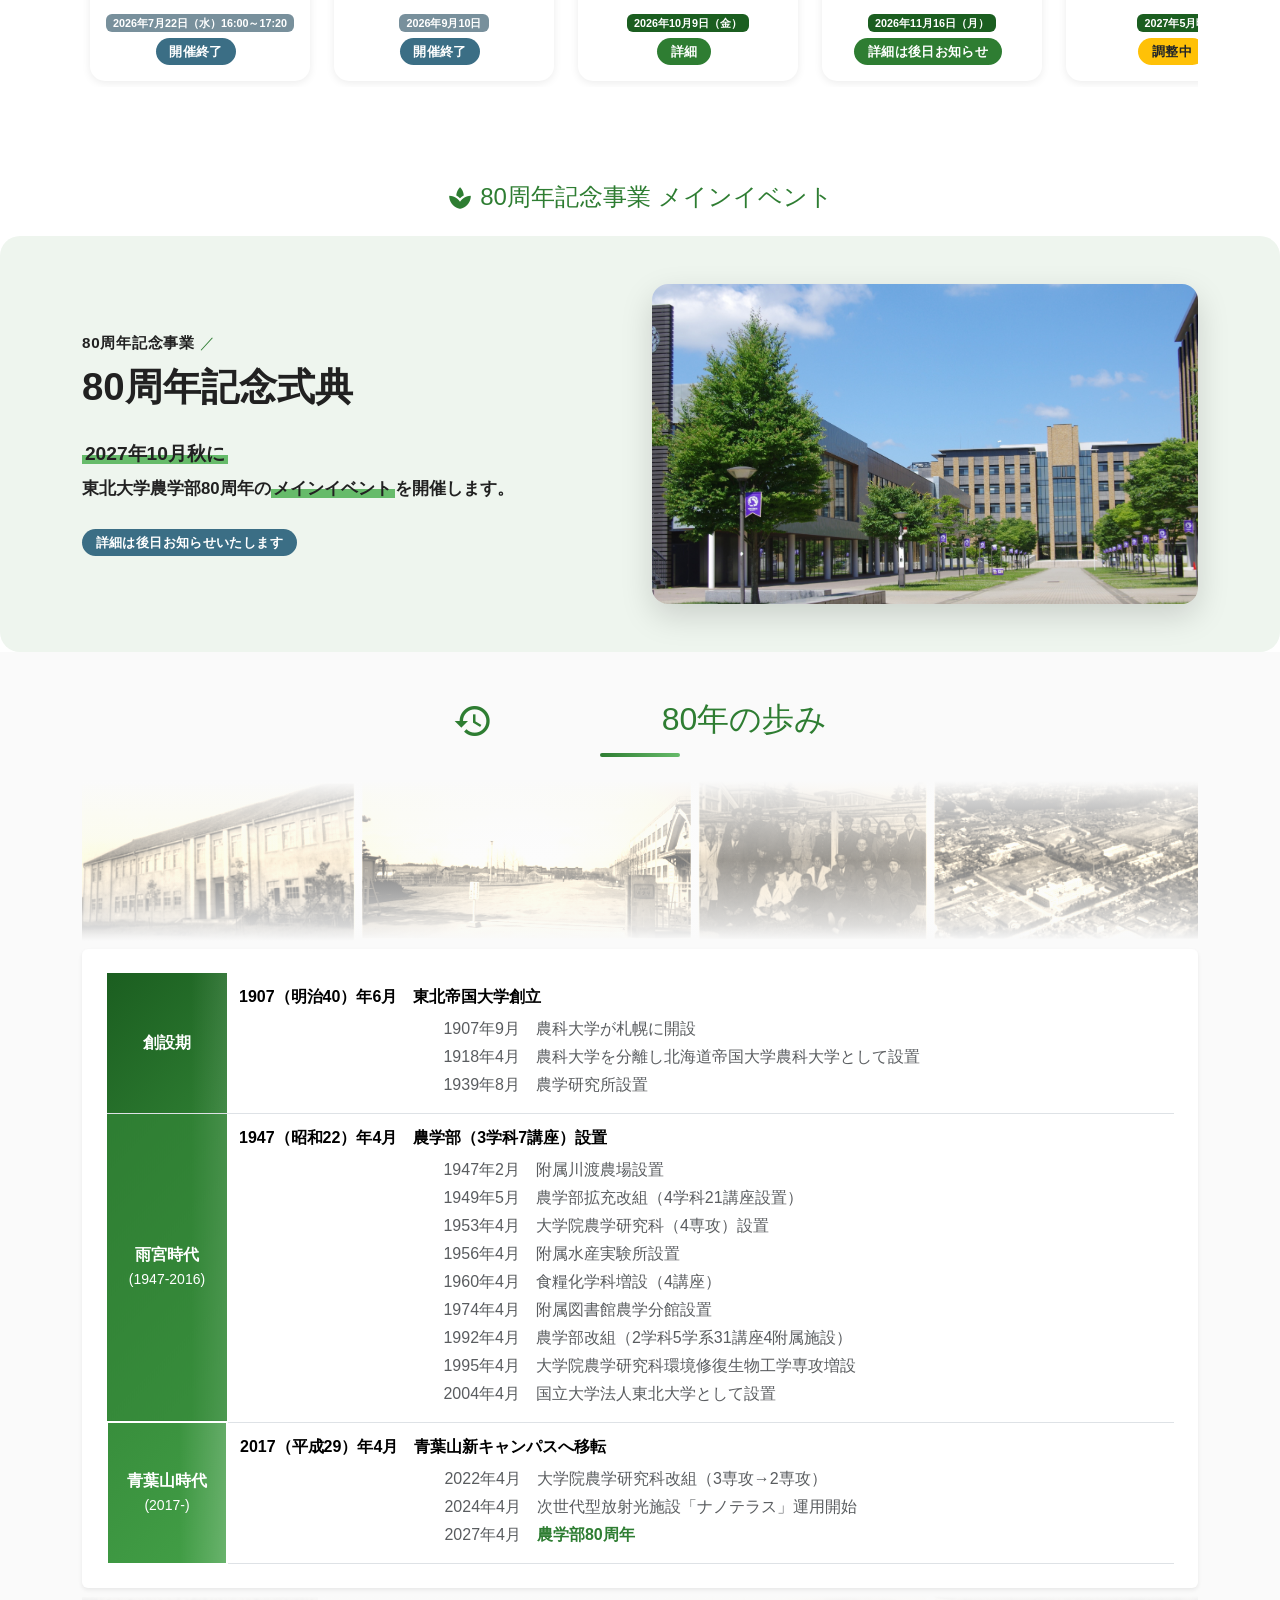
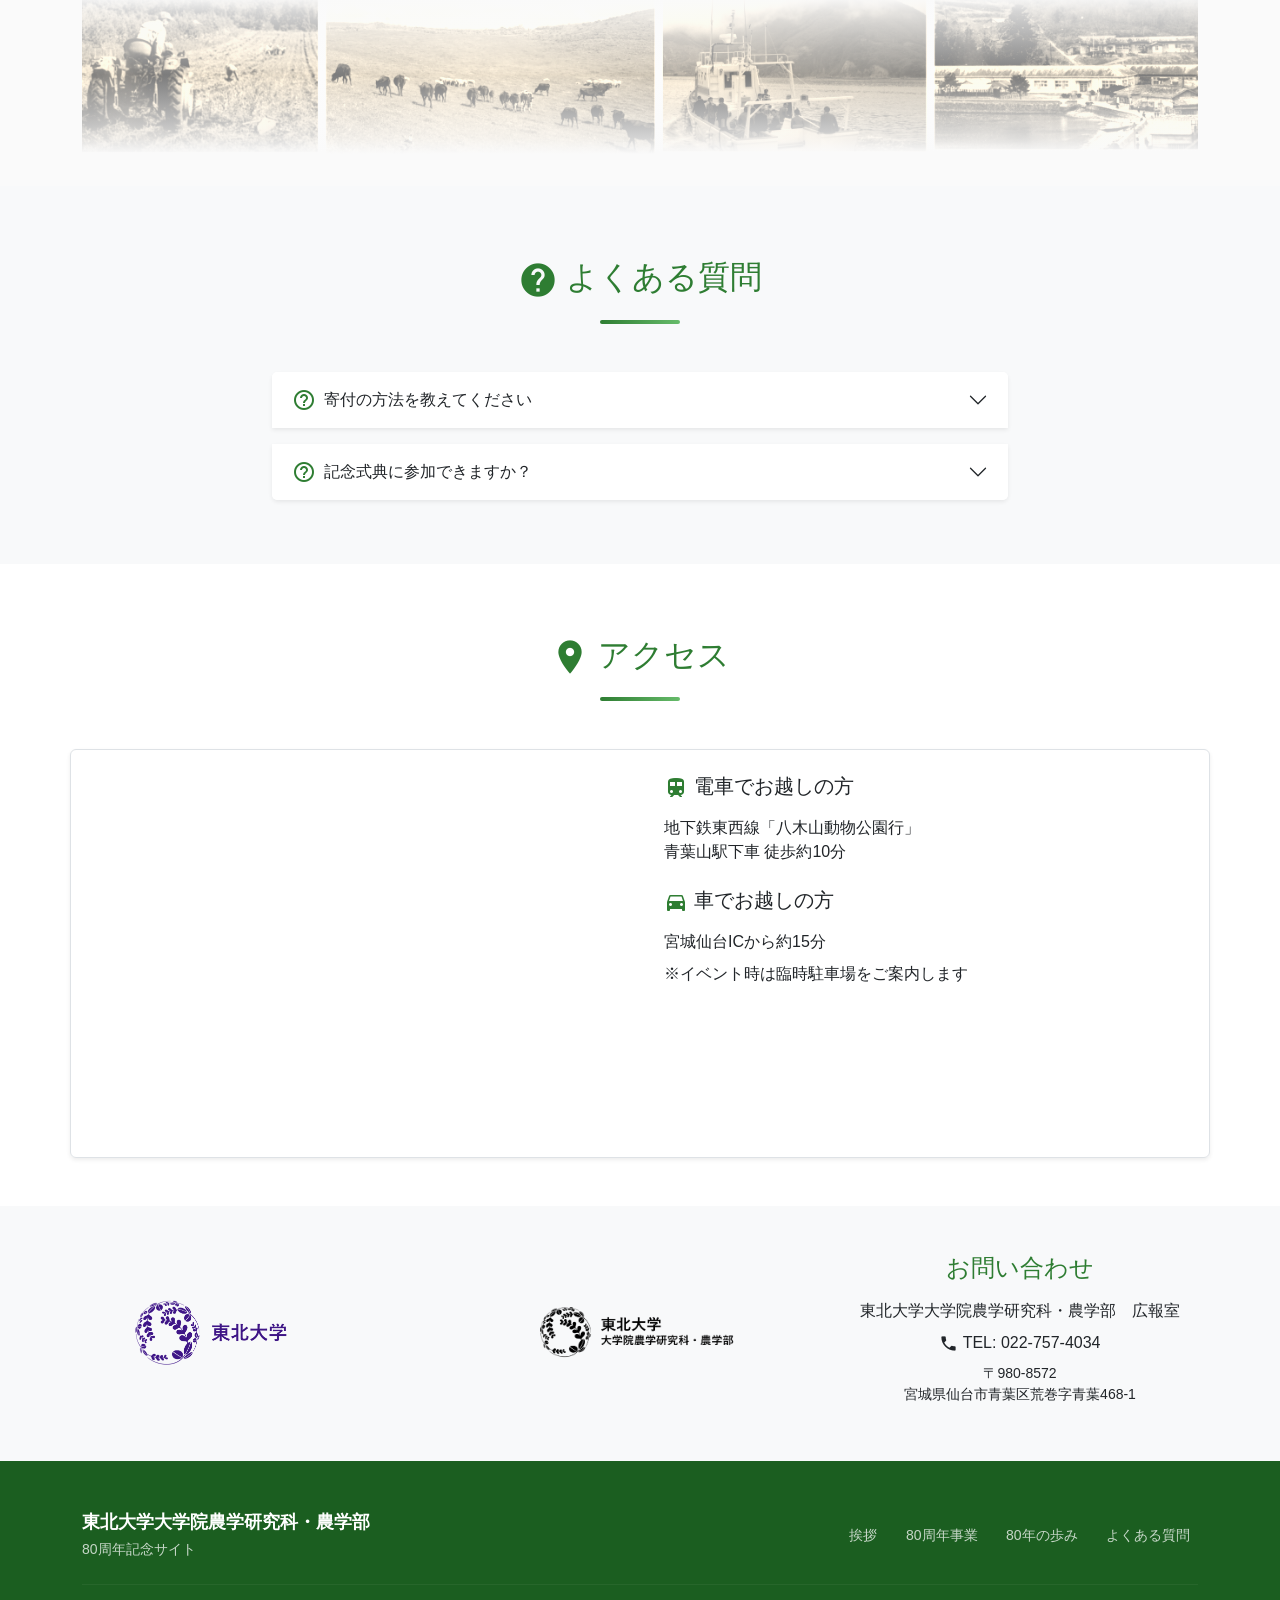
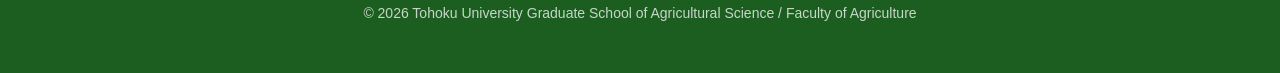
==== commit 301aad37: "Update index.html" ====
--- a/index.html
+++ b/index.html
@@ -299,7 +299,7 @@
           <img src="img/event-nanoterasu.jpg" alt="東北大学×宮城県×NanoTerasu連携イベント" class="card-img-top">
           <div class="card-body text-center">
             <span class="material-icons mb-2">groups</span>
-            <h4 class="h6 card-title"><b>東北大学×宮城県×NanoTerasuで<br>紡ぐ食・農・バイオの未来と地域・産学連携</b></h4>
+            <h4 class="h6 card-title"><b>東北大学×宮城県×NanoTerasuで紡ぐ<br>食・農・バイオの未来と地域・産学連携</b></h4>
             <p class="small text-muted mb-2">室町三井ホール＆カンファレンス（東京）</p>
             <div class="timeline-badges">
               <span class="badge bg-primary-green">2026年11月16日（月）</span>
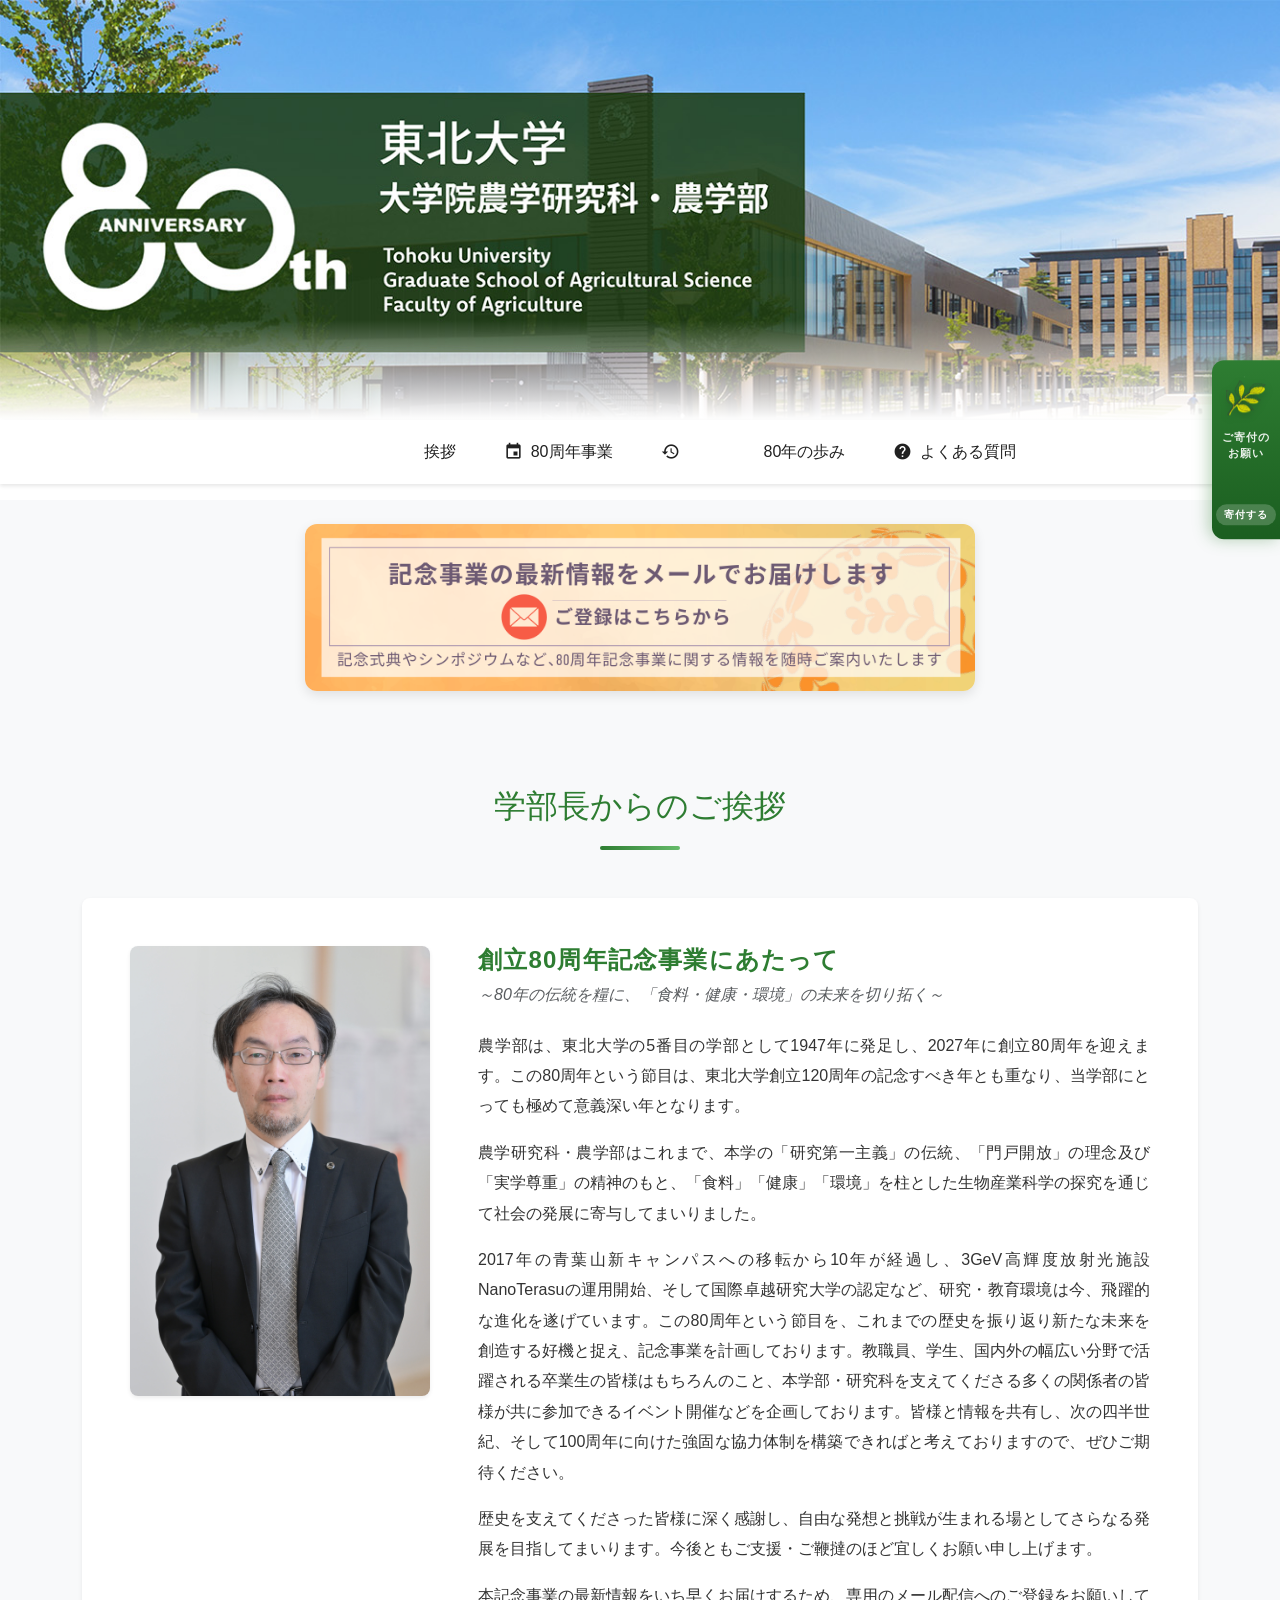
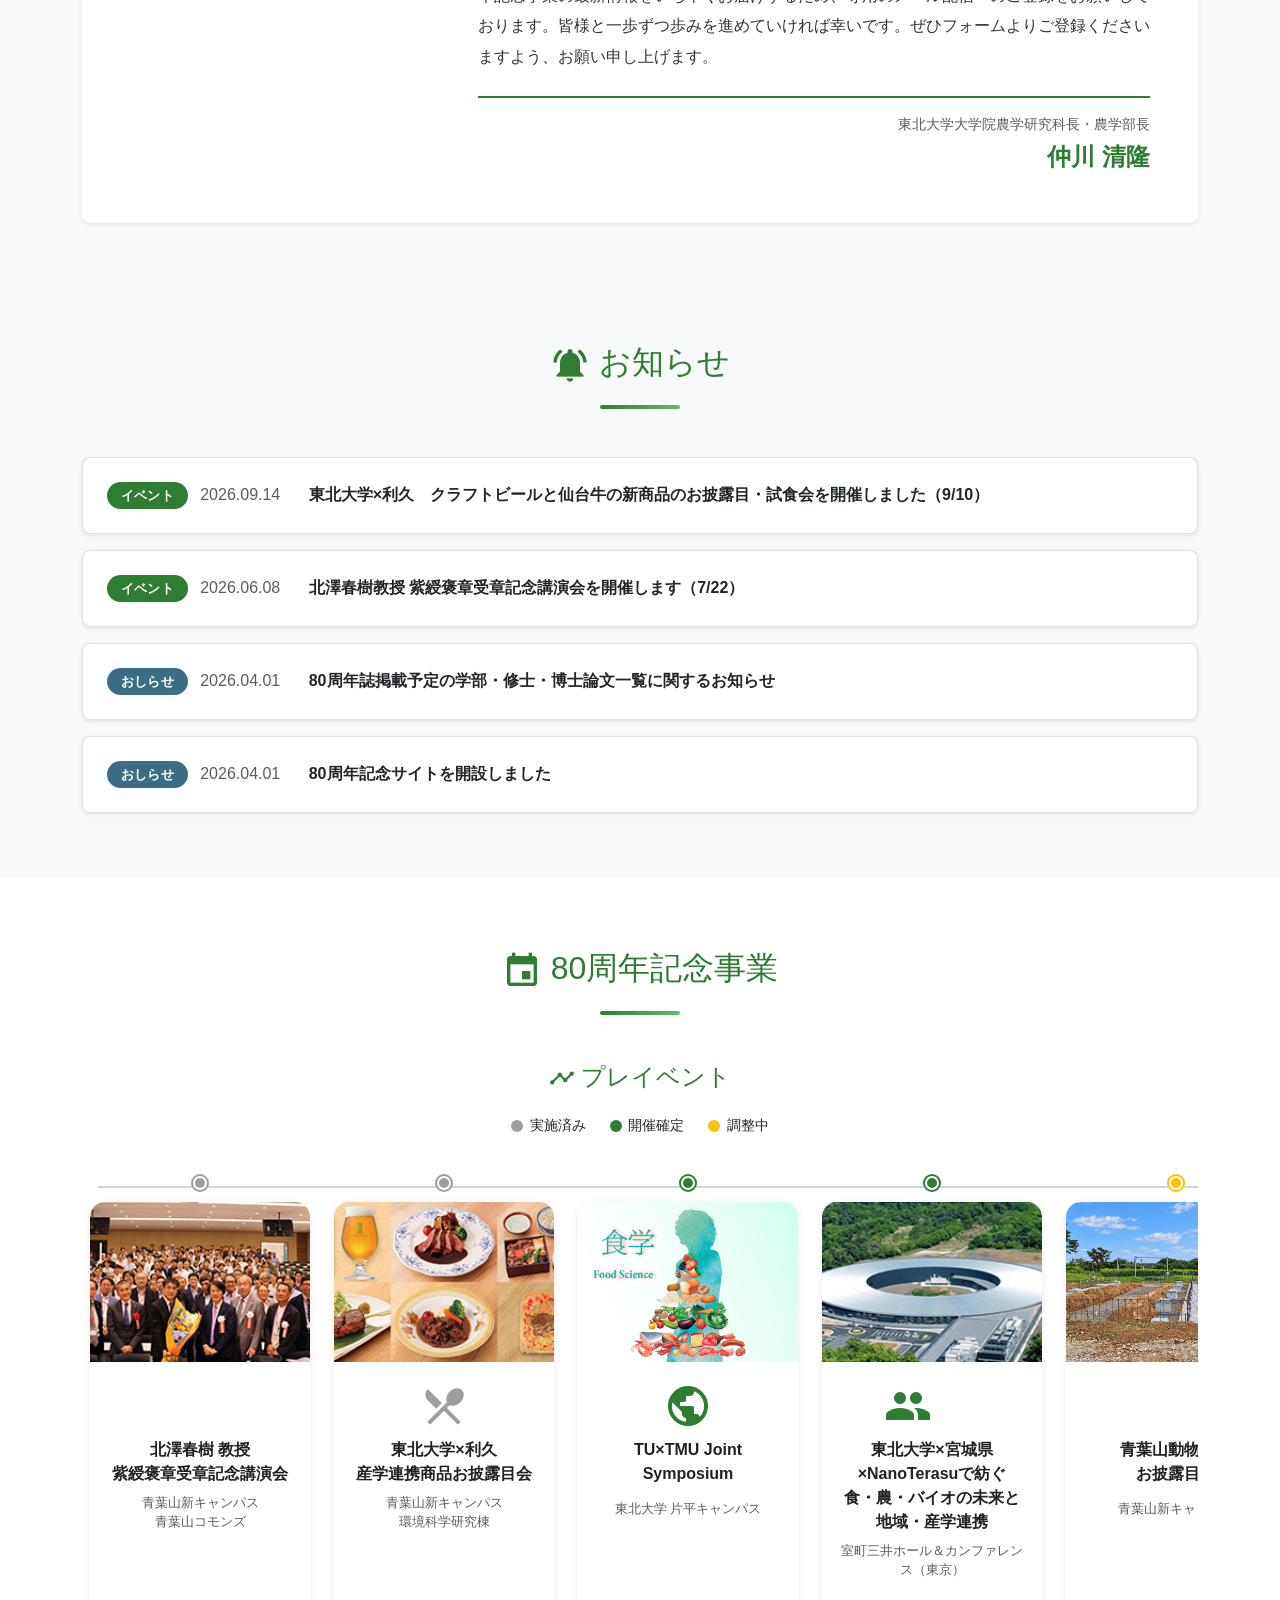
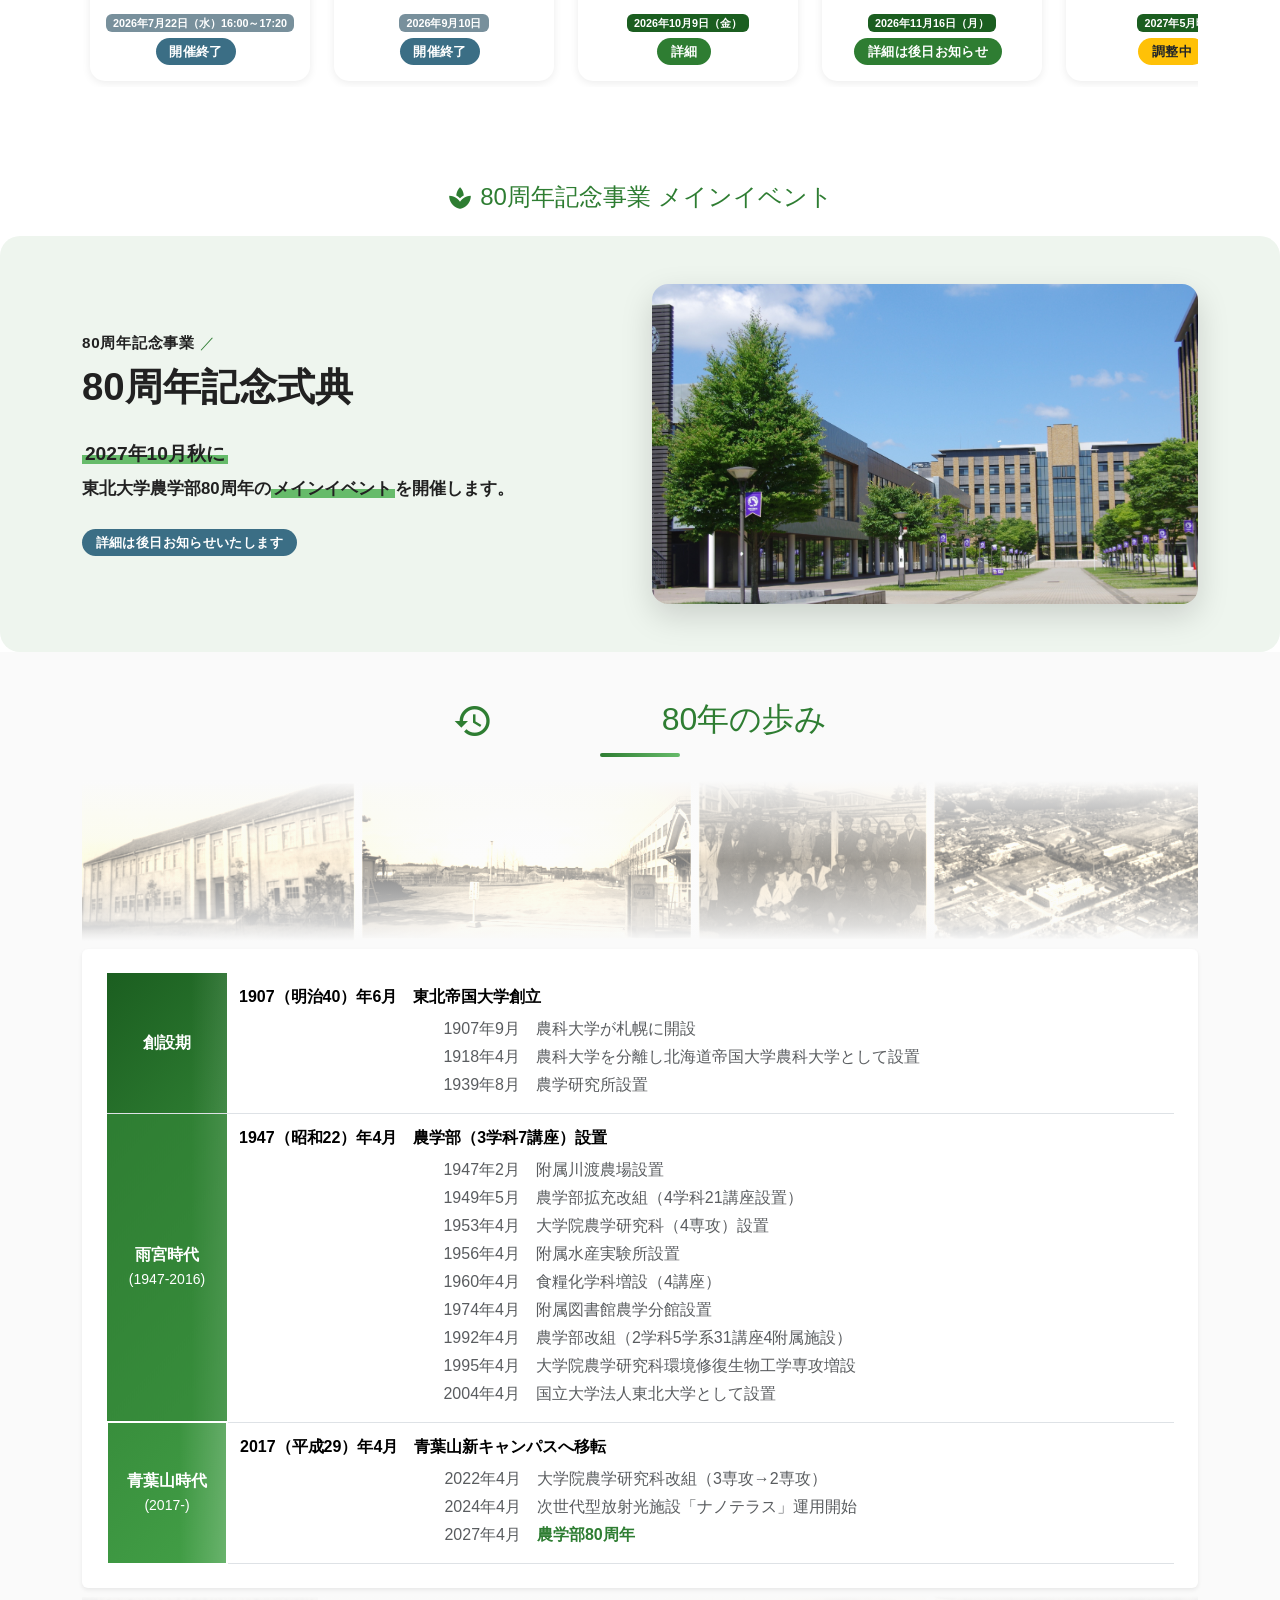
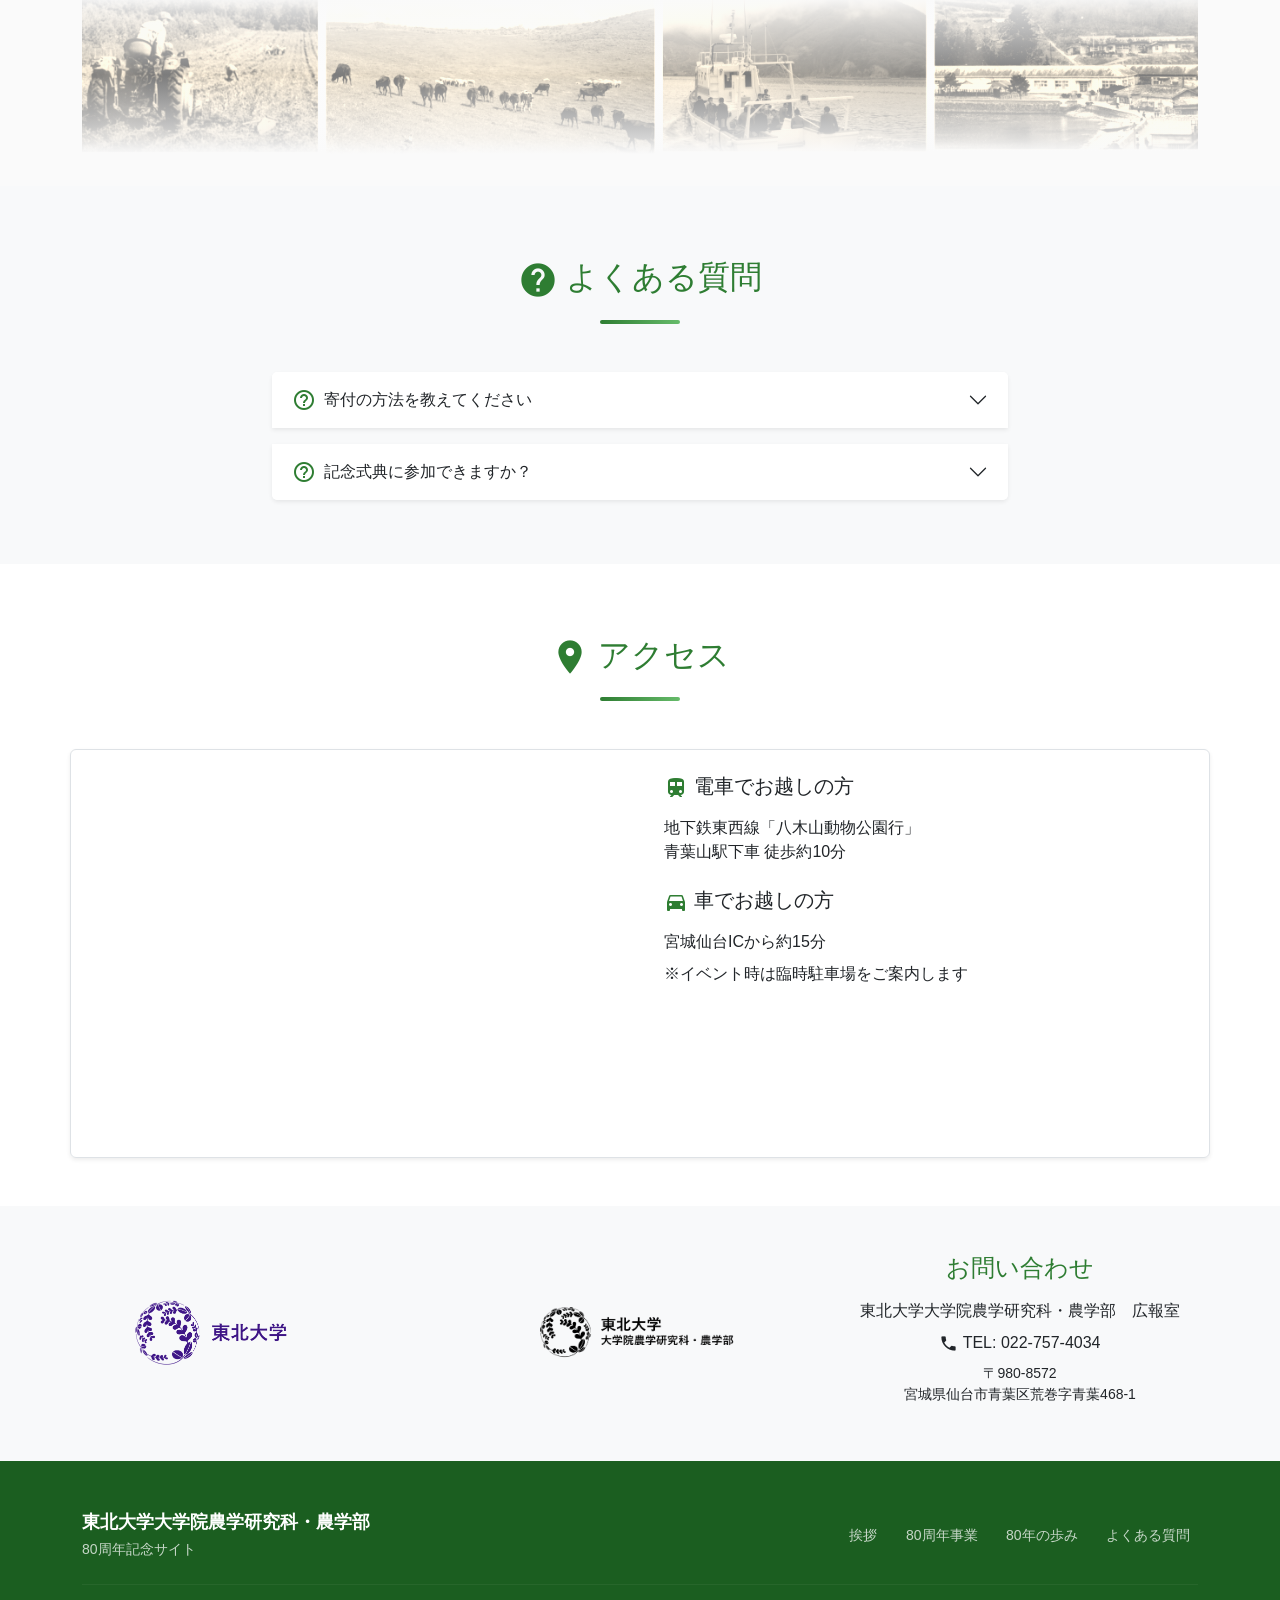
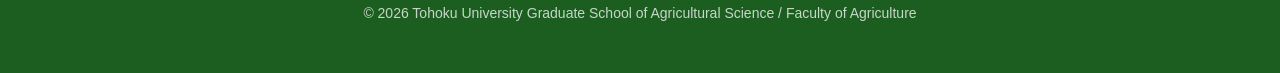
==== commit c366b659: "Update index.html" ====
--- a/index.html
+++ b/index.html
@@ -243,7 +243,7 @@
             <div class="card-body text-center">
               <span class="material-icons mb-2">co_present</span>
               <h4 class="h6 card-title"><b>北澤春樹 教授<br>紫綬褒章受章記念講演会</b></h4>
-              <p class="small text-muted mb-2">青葉山新キャンパス</b>青葉山コモンズ</p>
+              <p class="small text-muted mb-2">青葉山新キャンパス<br>青葉山コモンズ</p>
               <div class="timeline-badges">
                 <span class="badge bg-date-done">2026年7月22日（水）16:00～17:20</span>
                 <span class="notice-badge bg-secondary">開催終了</span>
@@ -262,7 +262,7 @@
             <div class="card-body text-center">
               <span class="material-icons mb-2">restaurant_menu</span>
               <h4 class="h6 card-title"><b>東北大学×利久<br>産学連携商品お披露目会</b></h4>
-              <p class="small text-muted mb-2">青葉山新キャンパス</b>環境科学研究棟</p>
+              <p class="small text-muted mb-2">青葉山新キャンパス<br>環境科学研究棟</p>
               <div class="timeline-badges">
                 <span class="badge bg-date-done">2026年9月10日</span>
                 <span class="notice-badge bg-secondary">開催終了</span>
